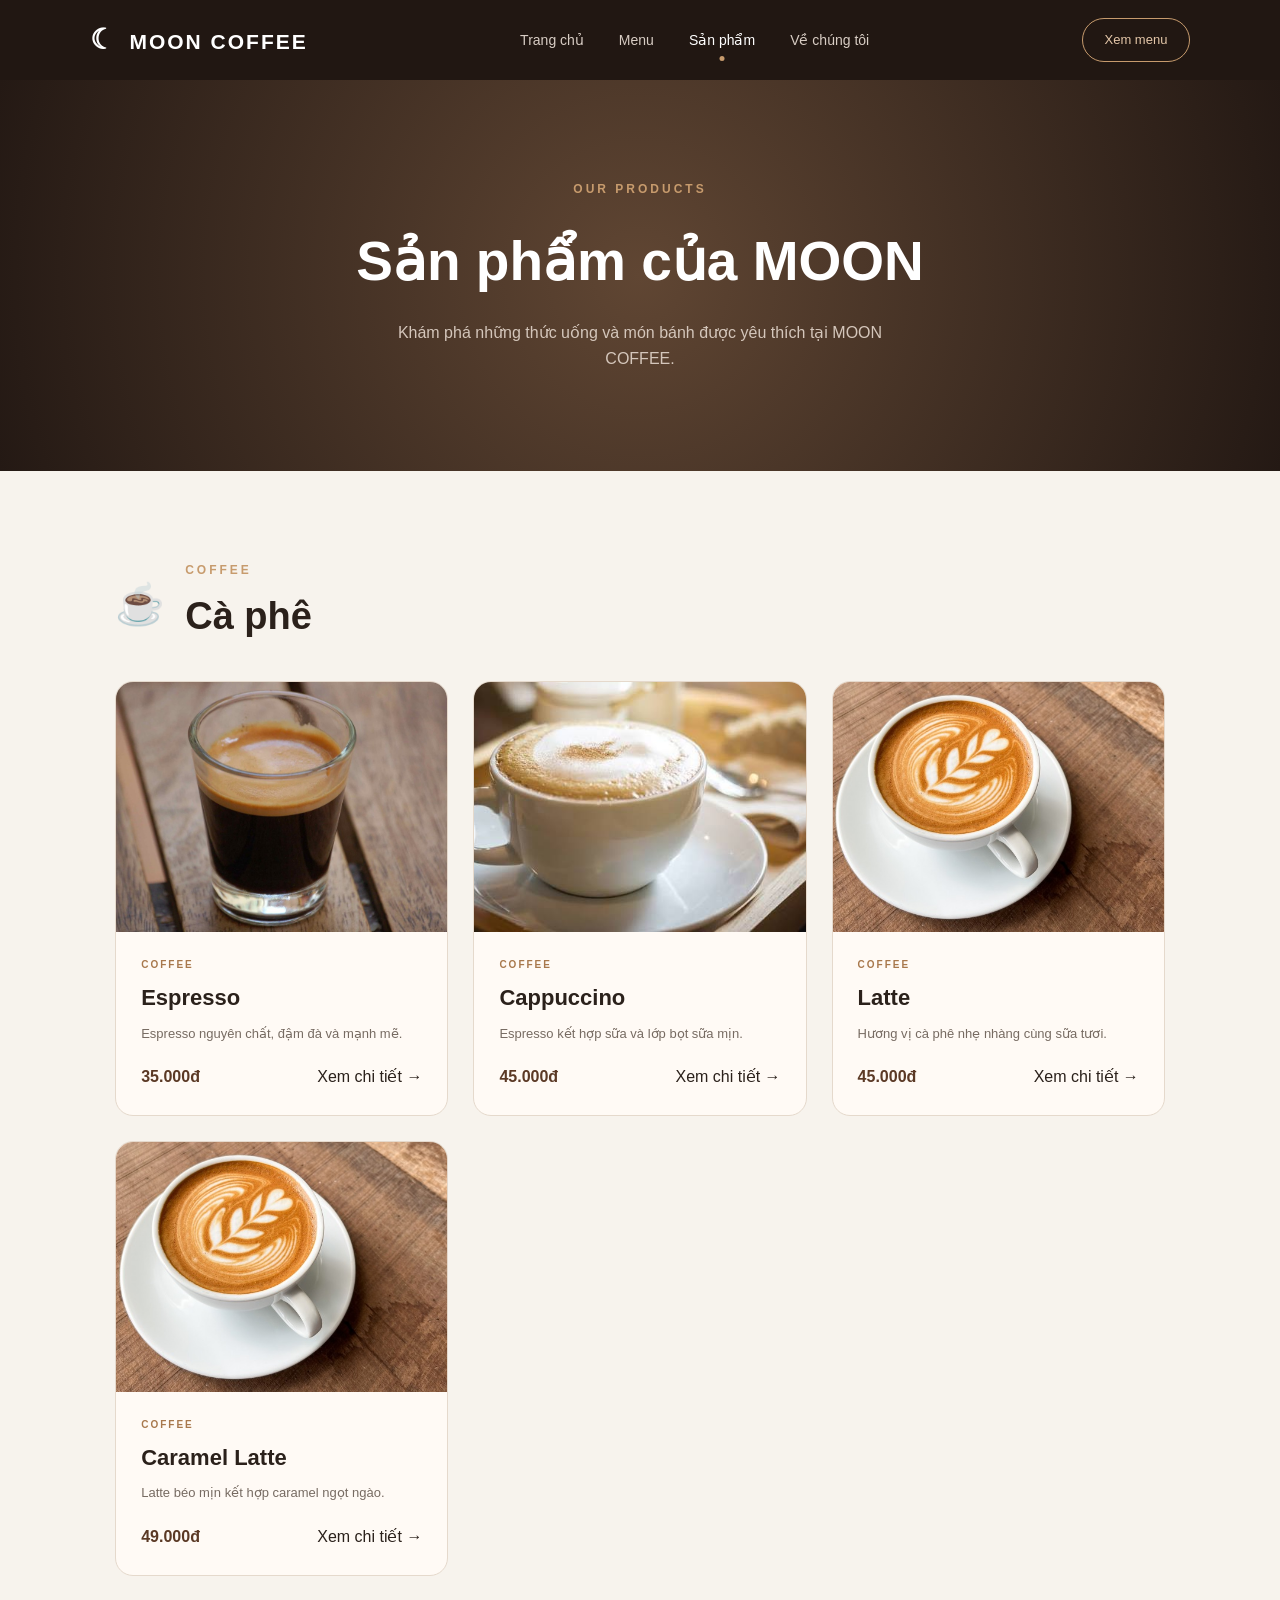
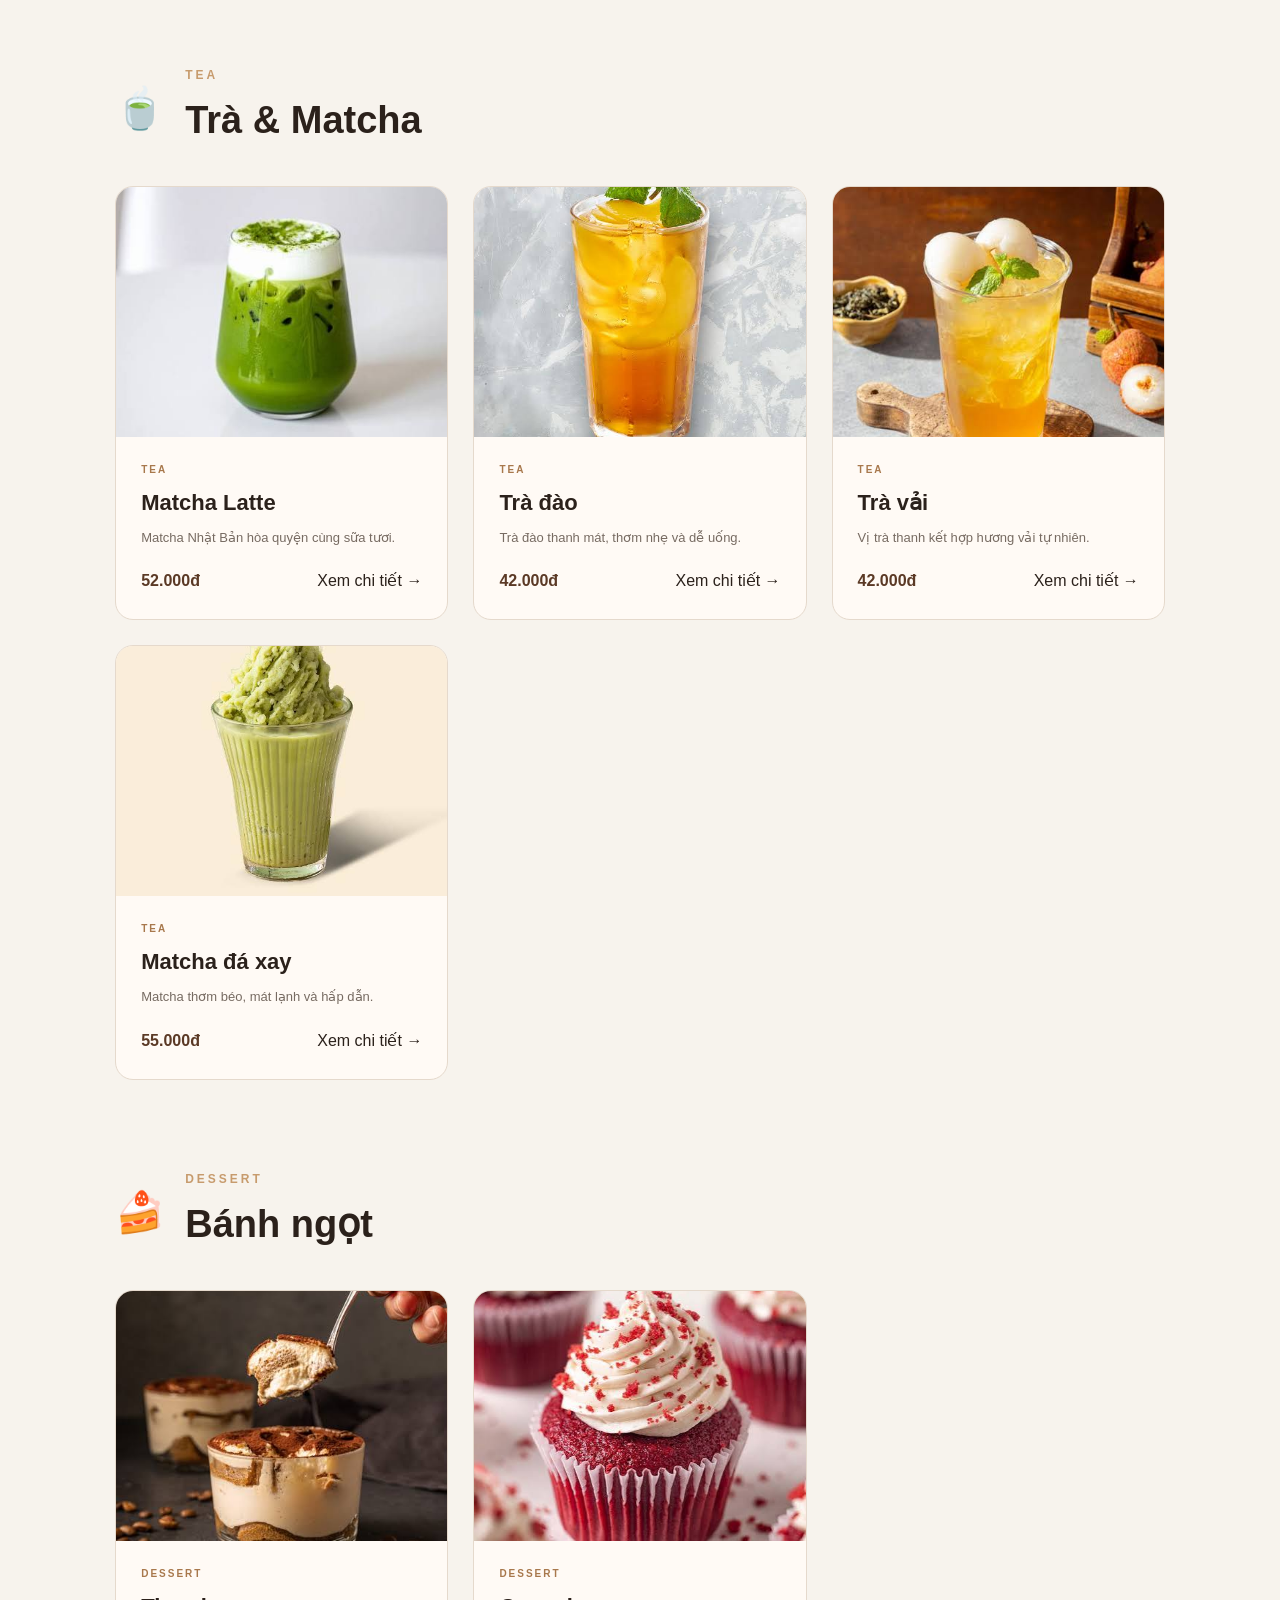
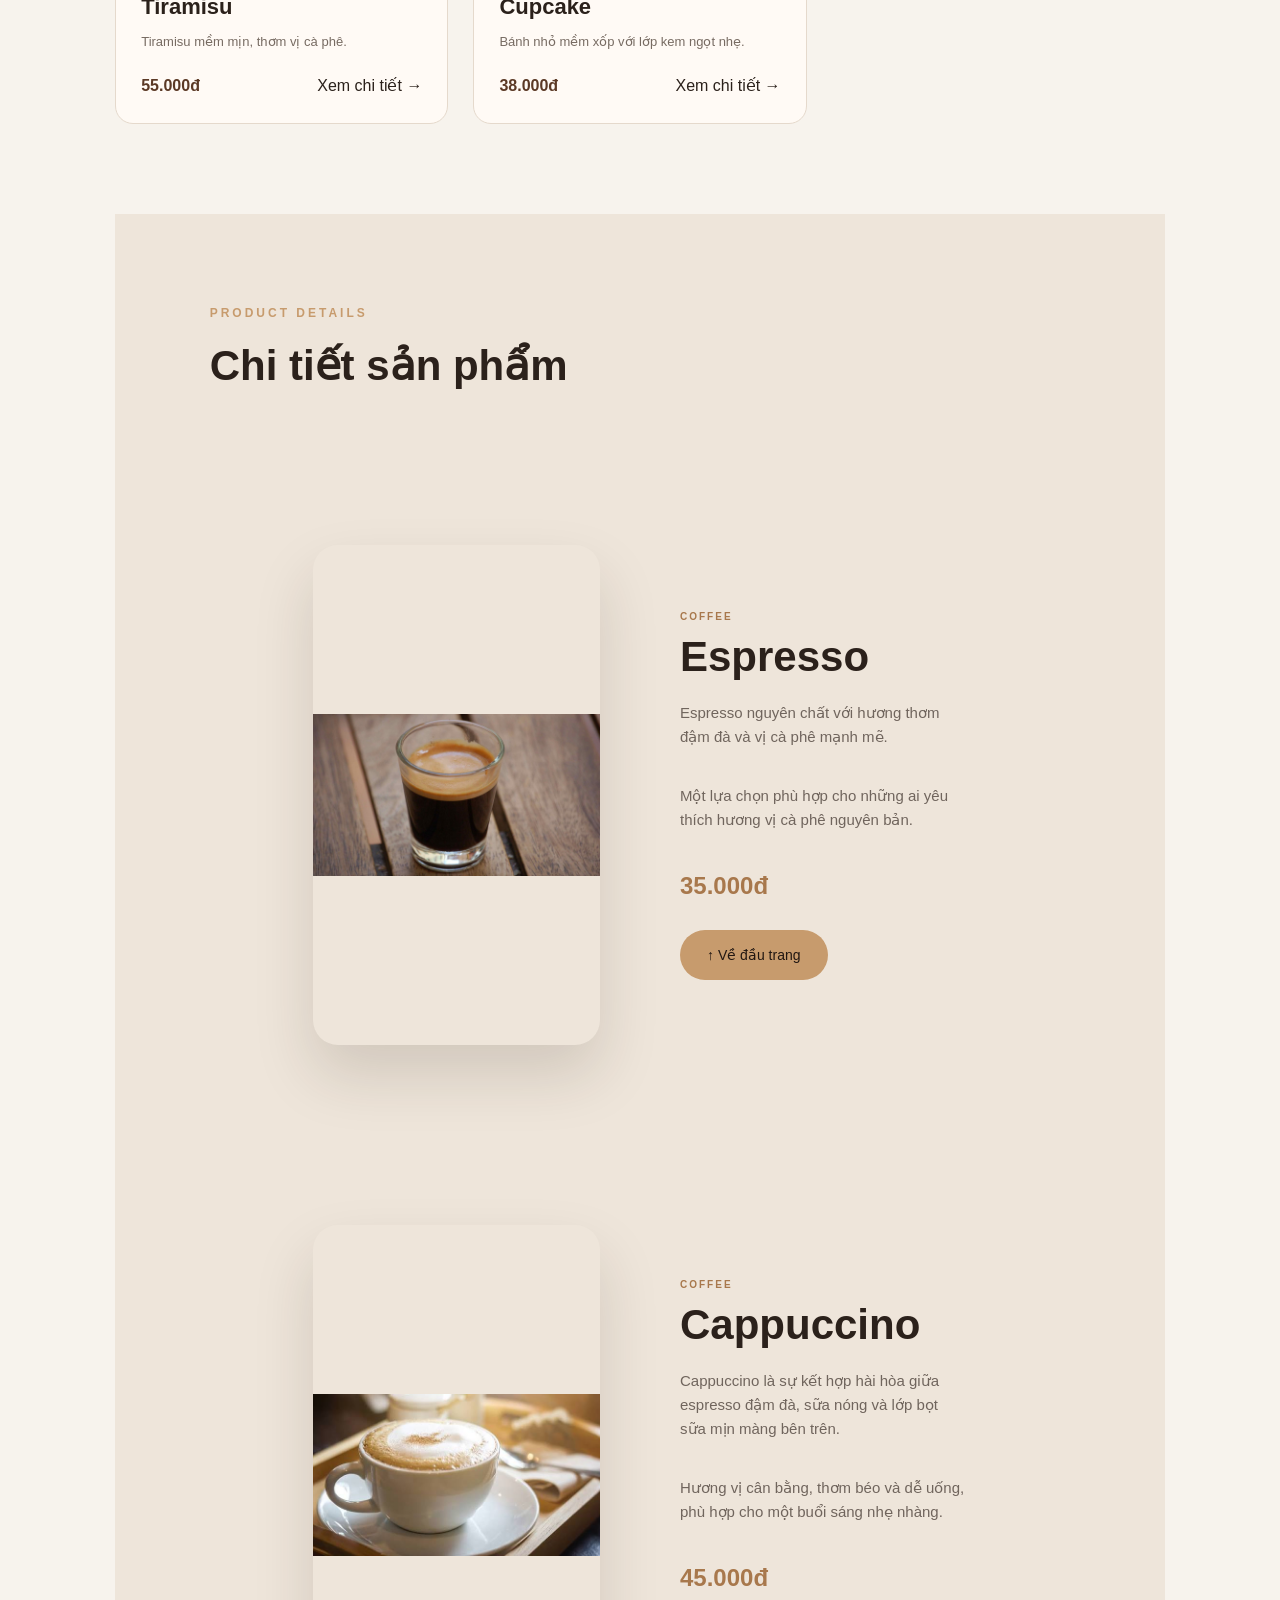
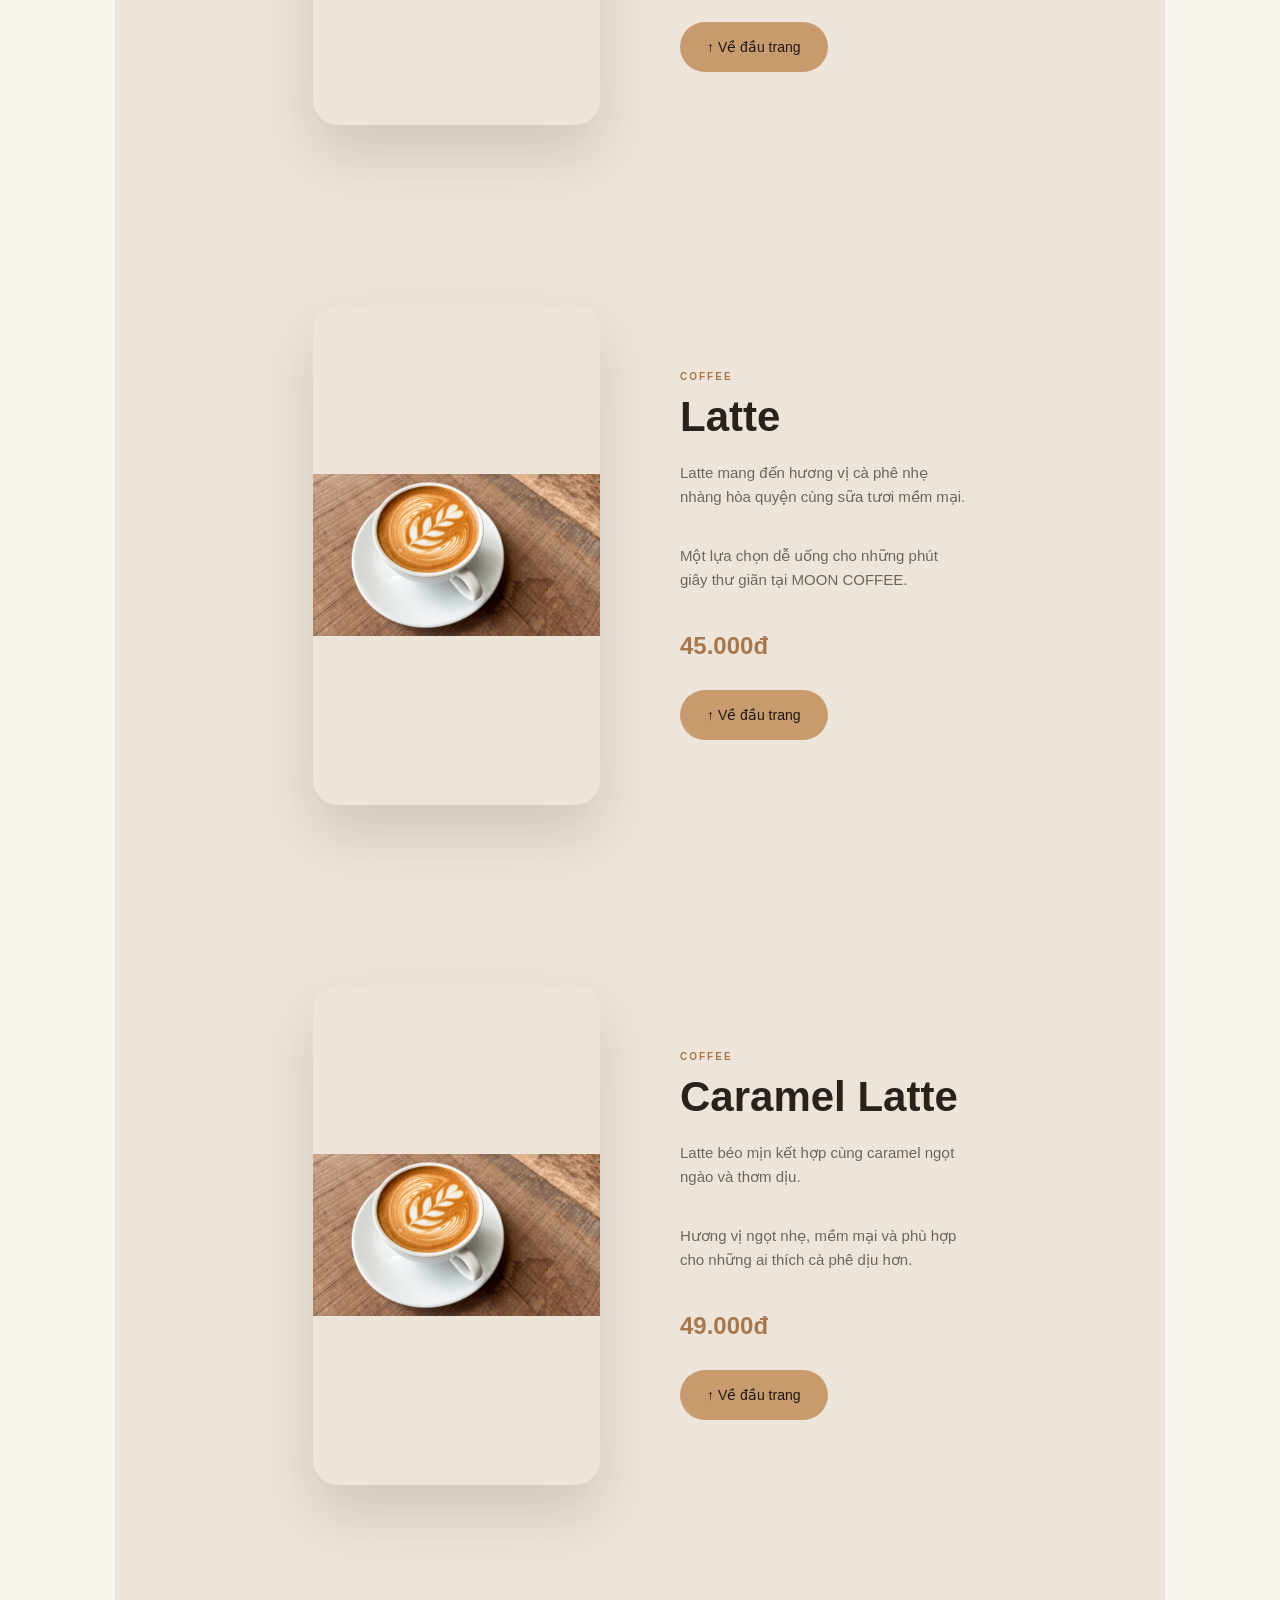
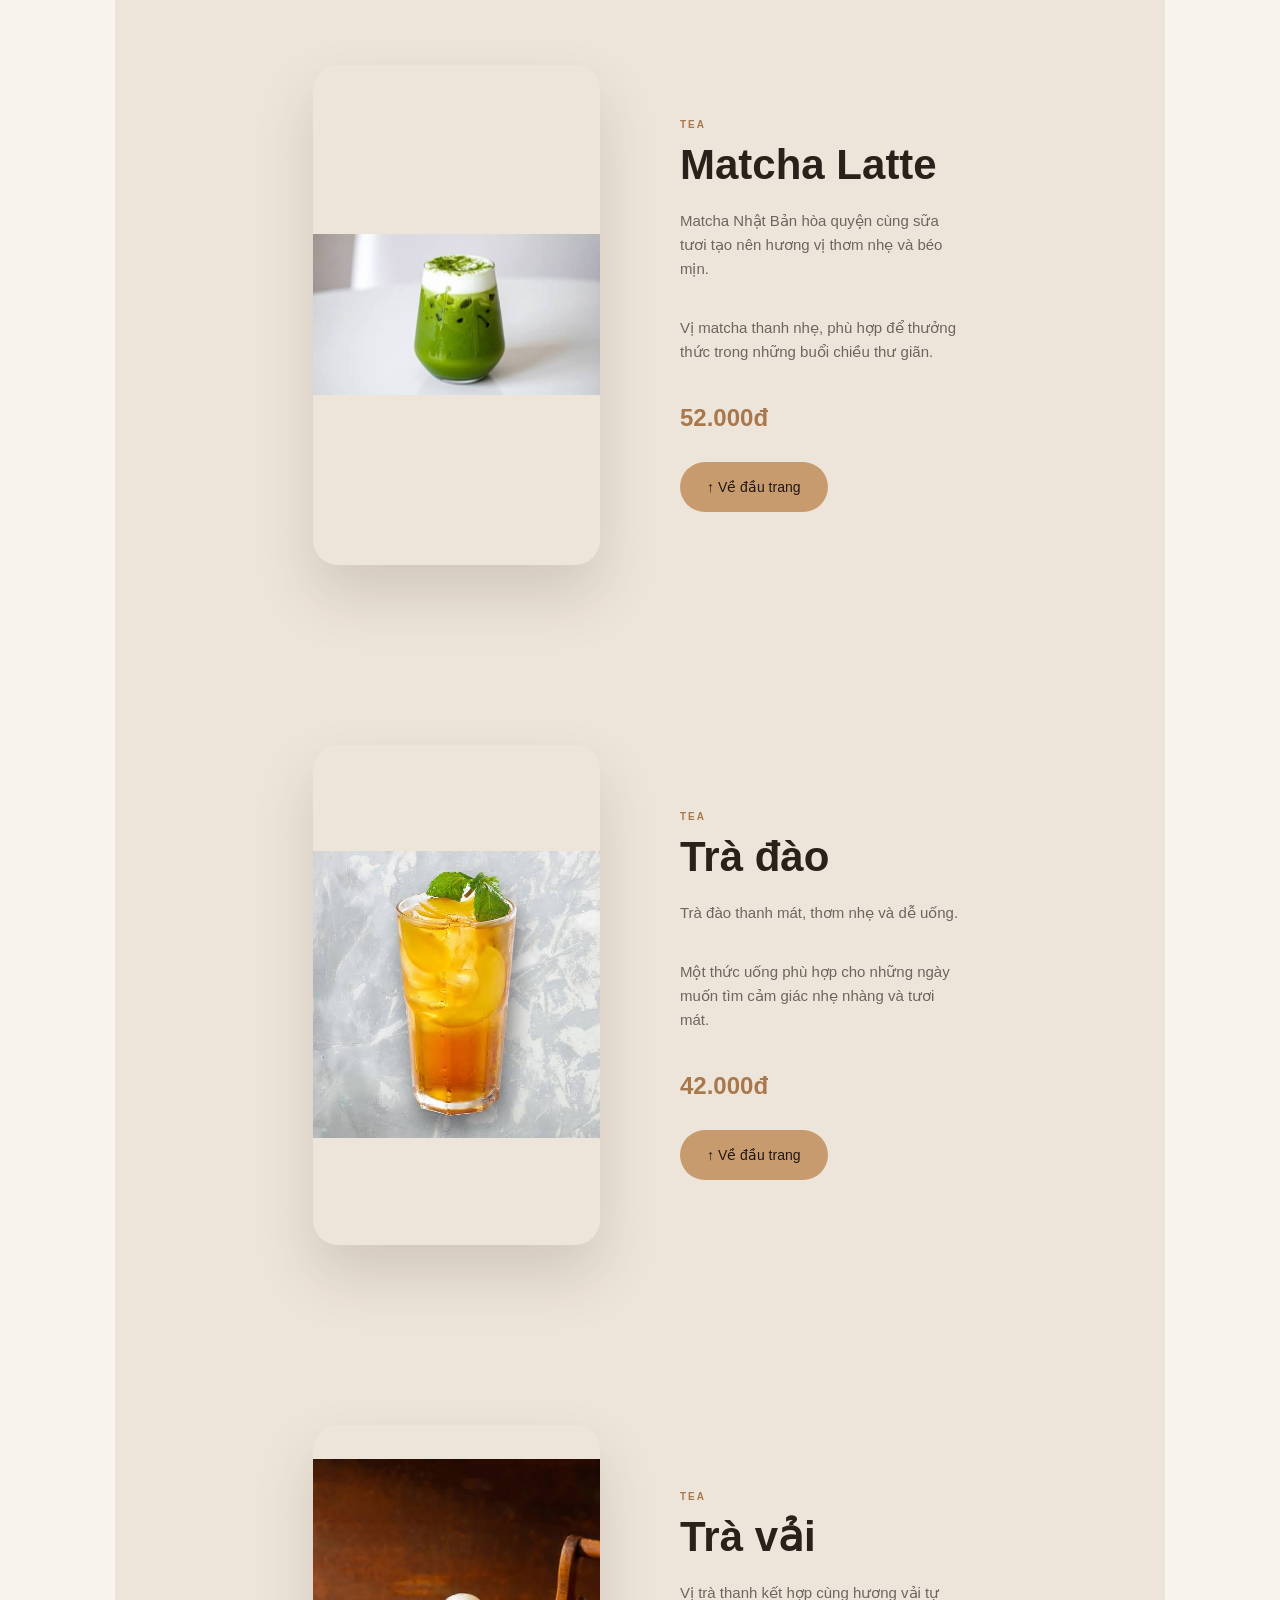
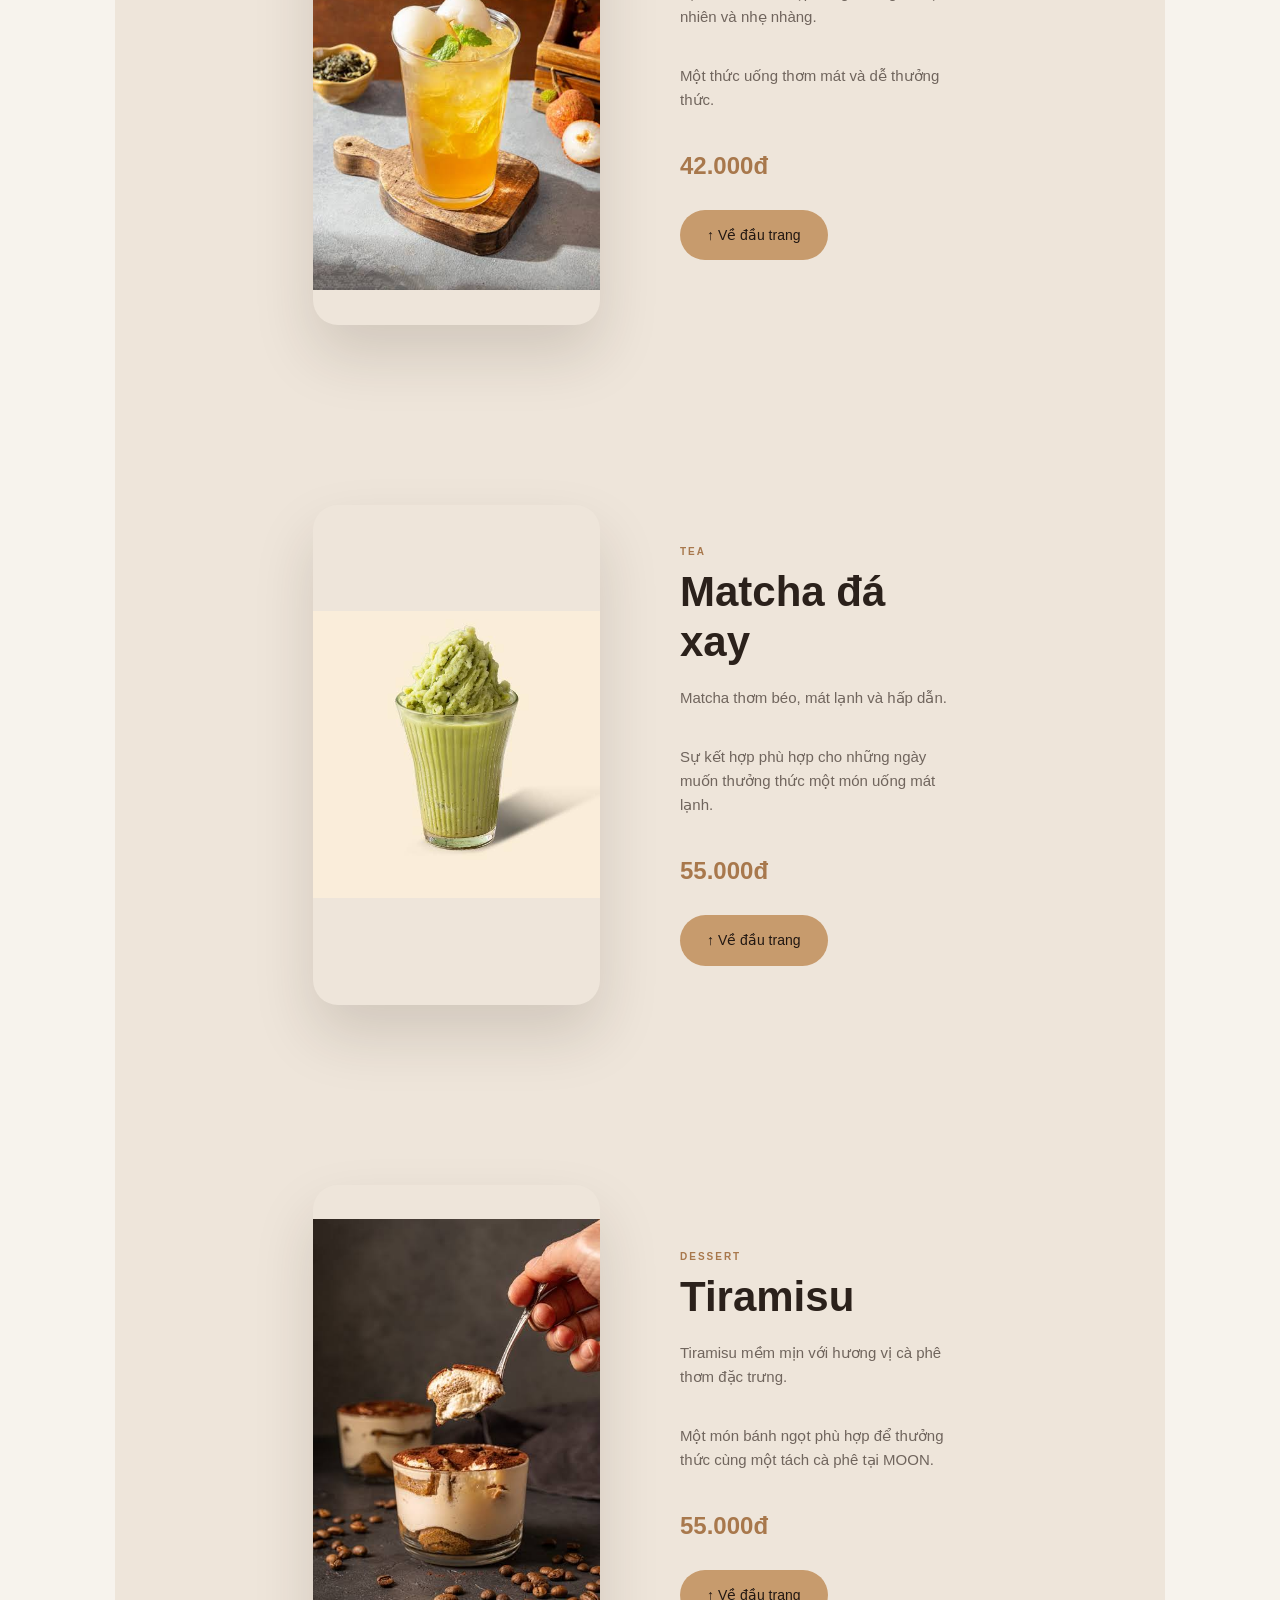
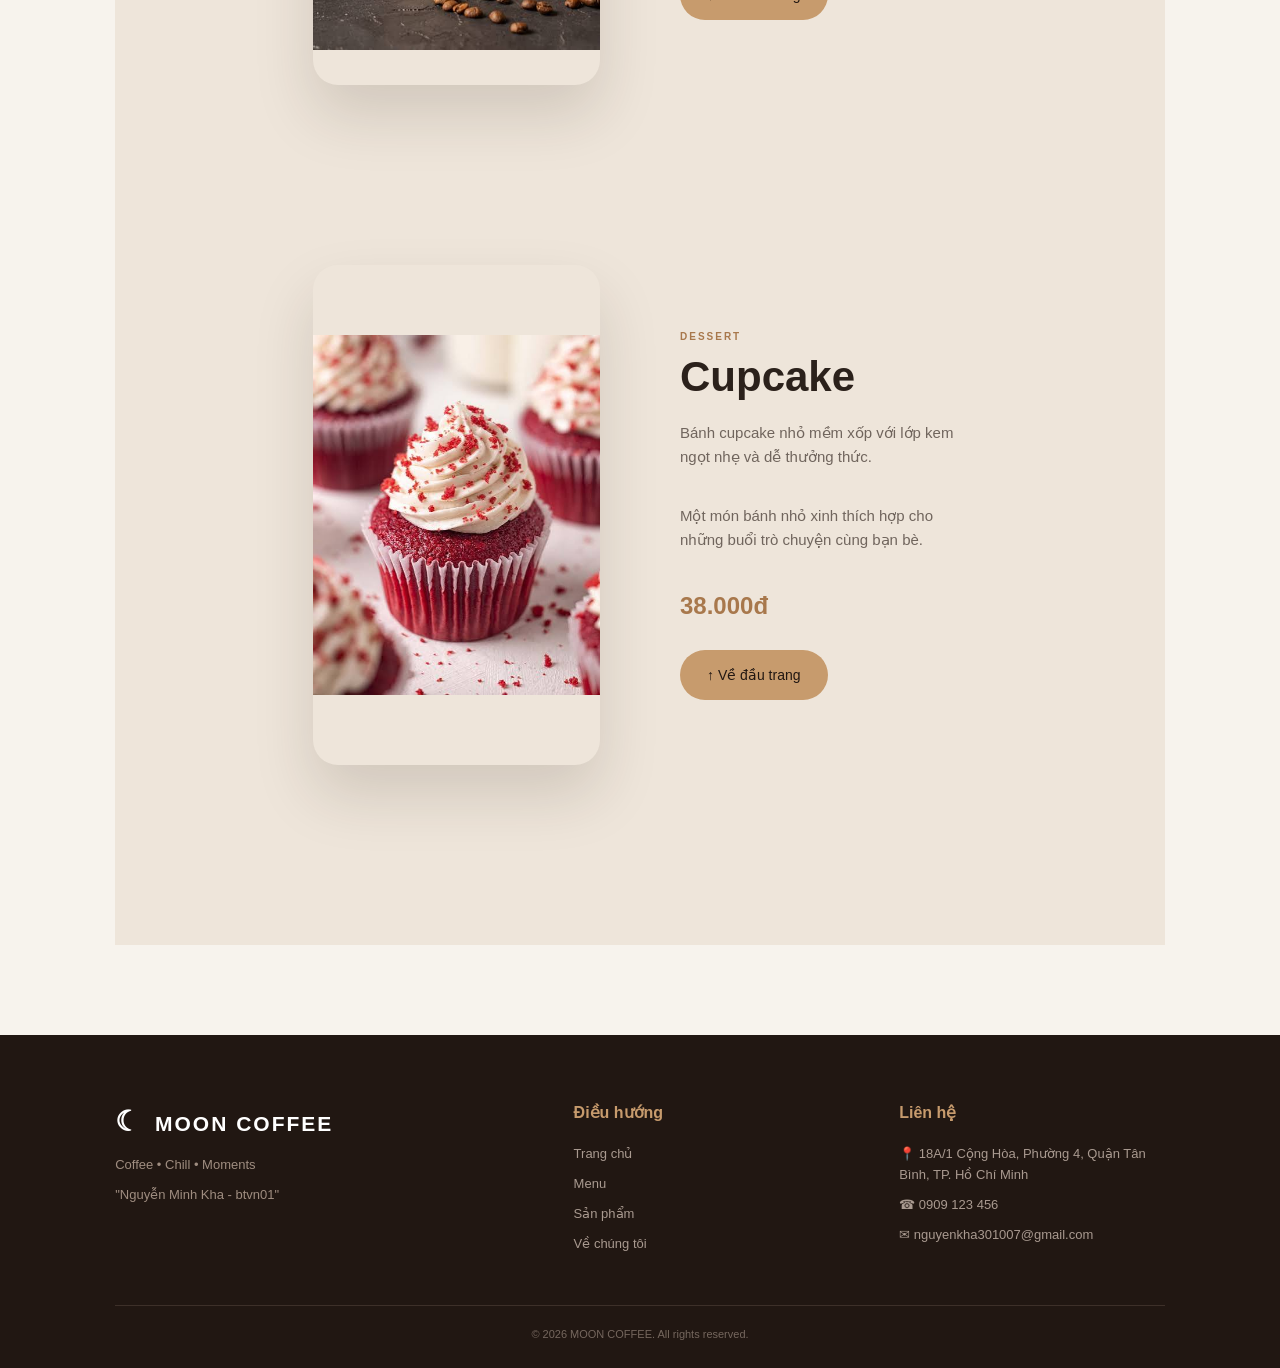
==== product.html @ 9153266a "Add files via upload" ====
<!DOCTYPE html>
<html lang="vi">

<head>

    <meta charset="UTF-8">

    <meta name="viewport" content="width=device-width, initial-scale=1.0">

    <title>Sản phẩm - MOON COFFEE</title>

    <link rel="stylesheet" href="css/style.css">

</head>


<body id="top">


    <!-- ==================== HEADER ==================== -->

    <header class="header">

        <div class="logo">
            <span>☾</span> MOON COFFEE
        </div>


        <nav class="navbar">

            <a href="index.html">
                Trang chủ
            </a>

            <a href="menu.html">
                Menu
            </a>

            <a href="product.html" class="active">
                Sản phẩm
            </a>

            <a href="about.html">
                Về chúng tôi
            </a>

        </nav>


        <a href="menu.html" class="header-btn">
            Xem menu
        </a>

    </header>




    <!-- ==================== BANNER ==================== -->

    <section class="page-banner">

        <p class="section-label">
            OUR PRODUCTS
        </p>


        <h1>
            Sản phẩm của MOON
        </h1>


        <p>
            Khám phá những thức uống và món bánh
            được yêu thích tại MOON COFFEE.
        </p>

    </section>




    <!-- ==================== PRODUCT LIST ==================== -->

    <main class="menu-page">


        <!-- ==================== COFFEE ==================== -->

        <section class="menu-section">

            <div class="menu-title">

                <span>☕</span>

                <div>

                    <p class="section-label">
                        COFFEE
                    </p>

                    <h2>
                        Cà phê
                    </h2>

                </div>

            </div>



            <div class="product-grid">


                <!-- ==================== ESPRESSO ==================== -->

                <a href="#espresso" class="product-card">

                    <div class="product-image">

                        <img
                            src="images/espresso.jpg"
                            alt="Espresso"
                        >

                    </div>


                    <div class="product-info">

                        <p class="product-category">
                            COFFEE
                        </p>

                        <h3>
                            Espresso
                        </h3>

                        <p>
                            Espresso nguyên chất,
                            đậm đà và mạnh mẽ.
                        </p>


                        <div class="product-bottom">

                            <strong>
                                35.000đ
                            </strong>

                            <span>
                                Xem chi tiết →
                            </span>

                        </div>

                    </div>

                </a>



                <!-- ==================== CAPPUCCINO ==================== -->

                <a href="#cappuccino" class="product-card">

                    <div class="product-image">

                        <img
                            src="images/Cappuccino.jpg"
                            alt="Cappuccino"
                        >

                    </div>


                    <div class="product-info">

                        <p class="product-category">
                            COFFEE
                        </p>

                        <h3>
                            Cappuccino
                        </h3>

                        <p>
                            Espresso kết hợp sữa
                            và lớp bọt sữa mịn.
                        </p>


                        <div class="product-bottom">

                            <strong>
                                45.000đ
                            </strong>

                            <span>
                                Xem chi tiết →
                            </span>

                        </div>

                    </div>

                </a>



                <!-- ==================== LATTE ==================== -->

                <a href="#latte" class="product-card">

                    <div class="product-image">

                        <img
                            src="images/latte.jpg"
                            alt="Latte"
                        >

                    </div>


                    <div class="product-info">

                        <p class="product-category">
                            COFFEE
                        </p>

                        <h3>
                            Latte
                        </h3>

                        <p>
                            Hương vị cà phê nhẹ nhàng
                            cùng sữa tươi.
                        </p>


                        <div class="product-bottom">

                            <strong>
                                45.000đ
                            </strong>

                            <span>
                                Xem chi tiết →
                            </span>

                        </div>

                    </div>

                </a>



                <!-- ==================== CARAMEL LATTE ==================== -->

                <a href="#caramel-latte" class="product-card">

                    <div class="product-image">

                        <img
                            src="images/latte.jpg"
                            alt="Caramel Latte"
                        >

                    </div>


                    <div class="product-info">

                        <p class="product-category">
                            COFFEE
                        </p>

                        <h3>
                            Caramel Latte
                        </h3>

                        <p>
                            Latte béo mịn kết hợp
                            caramel ngọt ngào.
                        </p>


                        <div class="product-bottom">

                            <strong>
                                49.000đ
                            </strong>

                            <span>
                                Xem chi tiết →
                            </span>

                        </div>

                    </div>

                </a>


            </div>

        </section>




        <!-- ==================== TEA & MATCHA ==================== -->

        <section class="menu-section">

            <div class="menu-title">

                <span>🍵</span>

                <div>

                    <p class="section-label">
                        TEA
                    </p>

                    <h2>
                        Trà & Matcha
                    </h2>

                </div>

            </div>



            <div class="product-grid">


                <!-- ==================== MATCHA LATTE ==================== -->

                <a href="#matcha-latte" class="product-card">

                    <div class="product-image">

                        <img
                            src="images/matcha.jpg"
                            alt="Matcha Latte"
                        >

                    </div>


                    <div class="product-info">

                        <p class="product-category">
                            TEA
                        </p>

                        <h3>
                            Matcha Latte
                        </h3>

                        <p>
                            Matcha Nhật Bản hòa quyện
                            cùng sữa tươi.
                        </p>


                        <div class="product-bottom">

                            <strong>
                                52.000đ
                            </strong>

                            <span>
                                Xem chi tiết →
                            </span>

                        </div>

                    </div>

                </a>



                <!-- ==================== TRÀ ĐÀO ==================== -->

                <a href="#tra-dao" class="product-card">

                    <div class="product-image">

                        <img
                            src="images/trà đào.jpg"
                            alt="Trà đào"
                        >

                    </div>


                    <div class="product-info">

                        <p class="product-category">
                            TEA
                        </p>

                        <h3>
                            Trà đào
                        </h3>

                        <p>
                            Trà đào thanh mát,
                            thơm nhẹ và dễ uống.
                        </p>


                        <div class="product-bottom">

                            <strong>
                                42.000đ
                            </strong>

                            <span>
                                Xem chi tiết →
                            </span>

                        </div>

                    </div>

                </a>



                <!-- ==================== TRÀ VẢI ==================== -->

                <a href="#tra-vai" class="product-card">

                    <div class="product-image">

                        <img
                            src="images/trà vải.jpg"
                            alt="Trà vải"
                        >

                    </div>


                    <div class="product-info">

                        <p class="product-category">
                            TEA
                        </p>

                        <h3>
                            Trà vải
                        </h3>

                        <p>
                            Vị trà thanh kết hợp
                            hương vải tự nhiên.
                        </p>


                        <div class="product-bottom">

                            <strong>
                                42.000đ
                            </strong>

                            <span>
                                Xem chi tiết →
                            </span>

                        </div>

                    </div>

                </a>



                <!-- ==================== MATCHA ĐÁ XAY ==================== -->

                <a href="#matcha-da-xay" class="product-card">

                    <div class="product-image">

                        <img
                            src="images/Matcha đá xay.jpg"
                            alt="Matcha đá xay"
                        >

                    </div>


                    <div class="product-info">

                        <p class="product-category">
                            TEA
                        </p>

                        <h3>
                            Matcha đá xay
                        </h3>

                        <p>
                            Matcha thơm béo,
                            mát lạnh và hấp dẫn.
                        </p>


                        <div class="product-bottom">

                            <strong>
                                55.000đ
                            </strong>

                            <span>
                                Xem chi tiết →
                            </span>

                        </div>

                    </div>

                </a>


            </div>

        </section>




        <!-- ==================== DESSERT ==================== -->

        <section class="menu-section">

            <div class="menu-title">

                <span>🍰</span>

                <div>

                    <p class="section-label">
                        DESSERT
                    </p>

                    <h2>
                        Bánh ngọt
                    </h2>

                </div>

            </div>



            <div class="product-grid">


                <!-- ==================== TIRAMISU ==================== -->

                <a href="#tiramisu" class="product-card">

                    <div class="product-image">

                        <img
                            src="images/Tiramisu.jpg"
                            alt="Tiramisu"
                        >

                    </div>


                    <div class="product-info">

                        <p class="product-category">
                            DESSERT
                        </p>

                        <h3>
                            Tiramisu
                        </h3>

                        <p>
                            Tiramisu mềm mịn,
                            thơm vị cà phê.
                        </p>


                        <div class="product-bottom">

                            <strong>
                                55.000đ
                            </strong>

                            <span>
                                Xem chi tiết →
                            </span>

                        </div>

                    </div>

                </a>



                <!-- ==================== CUPCAKE ==================== -->

                <a href="#cupcake" class="product-card">

                    <div class="product-image">

                        <img
                            src="images/Cupcake.jpg"
                            alt="Cupcake"
                        >

                    </div>


                    <div class="product-info">

                        <p class="product-category">
                            DESSERT
                        </p>

                        <h3>
                            Cupcake
                        </h3>

                        <p>
                            Bánh nhỏ mềm xốp
                            với lớp kem ngọt nhẹ.
                        </p>


                        <div class="product-bottom">

                            <strong>
                                38.000đ
                            </strong>

                            <span>
                                Xem chi tiết →
                            </span>

                        </div>

                    </div>

                </a>


            </div>

        </section>




        <!-- ================================================= -->
        <!-- ==================== CHI TIẾT =================== -->
        <!-- ================================================= -->

        <section class="related">


            <div class="section-heading">

                <div>

                    <p class="section-label">
                        PRODUCT DETAILS
                    </p>

                    <h2>
                        Chi tiết sản phẩm
                    </h2>

                </div>

            </div>




            <!-- ==================== ESPRESSO ==================== -->

            <div class="product-detail" id="espresso">

                <div class="detail-image">

                    <img
                        src="images/espresso.jpg"
                        alt="Espresso"
                    >

                </div>


                <div class="detail-content">

                    <p class="product-category">
                        COFFEE
                    </p>


                    <h2>
                        Espresso
                    </h2>


                    <p class="detail-description">
                        Espresso nguyên chất với hương thơm
                        đậm đà và vị cà phê mạnh mẽ.
                    </p>


                    <p class="detail-description">
                        Một lựa chọn phù hợp cho những ai
                        yêu thích hương vị cà phê nguyên bản.
                    </p>


                    <div class="detail-price">
                        35.000đ
                    </div>


                    <a href="#top" class="btn primary-btn">
                        ↑ Về đầu trang
                    </a>

                </div>

            </div>




            <!-- ==================== CAPPUCCINO ==================== -->

            <div class="product-detail" id="cappuccino">

                <div class="detail-image">

                    <img
                        src="images/Cappuccino.jpg"
                        alt="Cappuccino"
                    >

                </div>


                <div class="detail-content">

                    <p class="product-category">
                        COFFEE
                    </p>


                    <h2>
                        Cappuccino
                    </h2>


                    <p class="detail-description">
                        Cappuccino là sự kết hợp hài hòa giữa
                        espresso đậm đà, sữa nóng và lớp bọt
                        sữa mịn màng bên trên.
                    </p>


                    <p class="detail-description">
                        Hương vị cân bằng, thơm béo và dễ uống,
                        phù hợp cho một buổi sáng nhẹ nhàng.
                    </p>


                    <div class="detail-price">
                        45.000đ
                    </div>


                    <a href="#top" class="btn primary-btn">
                        ↑ Về đầu trang
                    </a>

                </div>

            </div>




            <!-- ==================== LATTE ==================== -->

            <div class="product-detail" id="latte">

                <div class="detail-image">

                    <img
                        src="images/latte.jpg"
                        alt="Latte"
                    >

                </div>


                <div class="detail-content">

                    <p class="product-category">
                        COFFEE
                    </p>


                    <h2>
                        Latte
                    </h2>


                    <p class="detail-description">
                        Latte mang đến hương vị cà phê nhẹ nhàng
                        hòa quyện cùng sữa tươi mềm mại.
                    </p>


                    <p class="detail-description">
                        Một lựa chọn dễ uống cho những phút
                        giây thư giãn tại MOON COFFEE.
                    </p>


                    <div class="detail-price">
                        45.000đ
                    </div>


                    <a href="#top" class="btn primary-btn">
                        ↑ Về đầu trang
                    </a>

                </div>

            </div>




            <!-- ==================== CARAMEL LATTE ==================== -->

            <div class="product-detail" id="caramel-latte">

                <div class="detail-image">

                    <img
                        src="images/latte.jpg"
                        alt="Caramel Latte"
                    >

                </div>


                <div class="detail-content">

                    <p class="product-category">
                        COFFEE
                    </p>


                    <h2>
                        Caramel Latte
                    </h2>


                    <p class="detail-description">
                        Latte béo mịn kết hợp cùng caramel
                        ngọt ngào và thơm dịu.
                    </p>


                    <p class="detail-description">
                        Hương vị ngọt nhẹ, mềm mại và phù hợp
                        cho những ai thích cà phê dịu hơn.
                    </p>


                    <div class="detail-price">
                        49.000đ
                    </div>


                    <a href="#top" class="btn primary-btn">
                        ↑ Về đầu trang
                    </a>

                </div>

            </div>




            <!-- ==================== MATCHA LATTE ==================== -->

            <div class="product-detail" id="matcha-latte">

                <div class="detail-image">

                    <img
                        src="images/matcha.jpg"
                        alt="Matcha Latte"
                    >

                </div>


                <div class="detail-content">

                    <p class="product-category">
                        TEA
                    </p>


                    <h2>
                        Matcha Latte
                    </h2>


                    <p class="detail-description">
                        Matcha Nhật Bản hòa quyện cùng sữa tươi
                        tạo nên hương vị thơm nhẹ và béo mịn.
                    </p>


                    <p class="detail-description">
                        Vị matcha thanh nhẹ, phù hợp để thưởng thức
                        trong những buổi chiều thư giãn.
                    </p>


                    <div class="detail-price">
                        52.000đ
                    </div>


                    <a href="#top" class="btn primary-btn">
                        ↑ Về đầu trang
                    </a>

                </div>

            </div>




            <!-- ==================== TRÀ ĐÀO ==================== -->

            <div class="product-detail" id="tra-dao">

                <div class="detail-image">

                    <img
                        src="images/trà đào.jpg"
                        alt="Trà đào"
                    >

                </div>


                <div class="detail-content">

                    <p class="product-category">
                        TEA
                    </p>


                    <h2>
                        Trà đào
                    </h2>


                    <p class="detail-description">
                        Trà đào thanh mát, thơm nhẹ và dễ uống.
                    </p>


                    <p class="detail-description">
                        Một thức uống phù hợp cho những ngày
                        muốn tìm cảm giác nhẹ nhàng và tươi mát.
                    </p>


                    <div class="detail-price">
                        42.000đ
                    </div>


                    <a href="#top" class="btn primary-btn">
                        ↑ Về đầu trang
                    </a>

                </div>

            </div>




            <!-- ==================== TRÀ VẢI ==================== -->

            <div class="product-detail" id="tra-vai">

                <div class="detail-image">

                    <img
                        src="images/trà vải.jpg"
                        alt="Trà vải"
                    >

                </div>


                <div class="detail-content">

                    <p class="product-category">
                        TEA
                    </p>


                    <h2>
                        Trà vải
                    </h2>


                    <p class="detail-description">
                        Vị trà thanh kết hợp cùng hương vải
                        tự nhiên và nhẹ nhàng.
                    </p>


                    <p class="detail-description">
                        Một thức uống thơm mát và dễ thưởng thức.
                    </p>


                    <div class="detail-price">
                        42.000đ
                    </div>


                    <a href="#top" class="btn primary-btn">
                        ↑ Về đầu trang
                    </a>

                </div>

            </div>




            <!-- ==================== MATCHA ĐÁ XAY ==================== -->

            <div class="product-detail" id="matcha-da-xay">

                <div class="detail-image">

                    <img
                        src="images/Matcha đá xay.jpg"
                        alt="Matcha đá xay"
                    >

                </div>


                <div class="detail-content">

                    <p class="product-category">
                        TEA
                    </p>


                    <h2>
                        Matcha đá xay
                    </h2>


                    <p class="detail-description">
                        Matcha thơm béo, mát lạnh và hấp dẫn.
                    </p>


                    <p class="detail-description">
                        Sự kết hợp phù hợp cho những ngày
                        muốn thưởng thức một món uống mát lạnh.
                    </p>


                    <div class="detail-price">
                        55.000đ
                    </div>


                    <a href="#top" class="btn primary-btn">
                        ↑ Về đầu trang
                    </a>

                </div>

            </div>




            <!-- ==================== TIRAMISU ==================== -->

            <div class="product-detail" id="tiramisu">

                <div class="detail-image">

                    <img
                        src="images/Tiramisu.jpg"
                        alt="Tiramisu"
                    >

                </div>


                <div class="detail-content">

                    <p class="product-category">
                        DESSERT
                    </p>


                    <h2>
                        Tiramisu
                    </h2>


                    <p class="detail-description">
                        Tiramisu mềm mịn với hương vị cà phê
                        thơm đặc trưng.
                    </p>


                    <p class="detail-description">
                        Một món bánh ngọt phù hợp để thưởng thức
                        cùng một tách cà phê tại MOON.
                    </p>


                    <div class="detail-price">
                        55.000đ
                    </div>


                    <a href="#top" class="btn primary-btn">
                        ↑ Về đầu trang
                    </a>

                </div>

            </div>




            <!-- ==================== CUPCAKE ==================== -->

            <div class="product-detail" id="cupcake">

                <div class="detail-image">

                    <img
                        src="images/Cupcake.jpg"
                        alt="Cupcake"
                    >

                </div>


                <div class="detail-content">

                    <p class="product-category">
                        DESSERT
                    </p>


                    <h2>
                        Cupcake
                    </h2>


                    <p class="detail-description">
                        Bánh cupcake nhỏ mềm xốp với lớp kem
                        ngọt nhẹ và dễ thưởng thức.
                    </p>


                    <p class="detail-description">
                        Một món bánh nhỏ xinh thích hợp
                        cho những buổi trò chuyện cùng bạn bè.
                    </p>


                    <div class="detail-price">
                        38.000đ
                    </div>


                    <a href="#top" class="btn primary-btn">
                        ↑ Về đầu trang
                    </a>

                </div>

            </div>


        </section>


    </main>




    <!-- ==================== FOOTER ==================== -->

    <footer class="footer">


        <div class="footer-content">


            <!-- BRAND -->

            <div class="footer-brand">

                <div class="logo">
                    <span>☾</span> MOON COFFEE
                </div>


                <p>
                    Coffee • Chill • Moments
                </p>


                <p>
                    "Nguyễn Minh Kha - btvn01"
                </p>

            </div>



            <!-- NAVIGATION -->

            <div class="footer-column">

                <h4>
                    Điều hướng
                </h4>


                <a href="index.html">
                    Trang chủ
                </a>


                <a href="menu.html">
                    Menu
                </a>


                <a href="product.html">
                    Sản phẩm
                </a>


                <a href="about.html">
                    Về chúng tôi
                </a>

            </div>



            <!-- CONTACT -->

            <div class="footer-column">

                <h4>
                    Liên hệ
                </h4>


                <p>
                    📍 18A/1 Cộng Hòa,
                    Phường 4, Quận Tân Bình,
                    TP. Hồ Chí Minh
                </p>


                <p>
                    ☎ 0909 123 456
                </p>


                <p>
                    ✉ nguyenkha301007@gmail.com
                </p>

            </div>


        </div>



        <div class="copyright">

            © 2026 MOON COFFEE.
            All rights reserved.

        </div>


    </footer>


</body>

</html>
---- css/style.css ----
/* =========================================
   MOON COFFEE
   MAIN STYLE
========================================= */


/* =========================================
   RESET
========================================= */

* {
    margin: 0;
    padding: 0;
    box-sizing: border-box;
}

html {
    scroll-behavior: smooth;
}

body {
    font-family: Arial, Helvetica, sans-serif;
    background: #f7f3ed;
    color: #2b211b;
    line-height: 1.6;
}

a {
    text-decoration: none;
    color: inherit;
}

img {
    max-width: 100%;
    display: block;
}


/* =========================================
   HEADER
========================================= */

.header {
    height: 80px;

    display: flex;
    align-items: center;
    justify-content: space-between;

    padding: 0 7%;

    background: #211712;
    color: white;

    position: relative;
    z-index: 10;
}

.logo {
    font-size: 21px;
    font-weight: bold;
    letter-spacing: 2px;
}

.logo span {
    font-size: 28px;
    margin-right: 5px;
}

.navbar {
    display: flex;
    gap: 35px;
}

.navbar a {
    font-size: 14px;
    color: #d8cdc4;

    position: relative;

    transition: 0.3s;
}

.navbar a:hover,
.navbar a.active {
    color: white;
}

.navbar a.active::after {
    content: "";

    position: absolute;

    width: 5px;
    height: 5px;

    border-radius: 50%;

    background: #c79b6d;

    bottom: -10px;
    left: 50%;

    transform: translateX(-50%);
}

.header-btn {
    padding: 11px 22px;

    border: 1px solid #c79b6d;
    border-radius: 30px;

    color: #e4c7a9;

    font-size: 13px;

    transition: 0.3s;
}

.header-btn:hover {
    background: #c79b6d;
    color: #211712;
}


/* =========================================
   HERO
========================================= */

.hero {
    min-height: 680px;

    display: grid;
    grid-template-columns: 1.1fr 0.9fr;

    align-items: center;

    padding: 70px 9%;

    background:
        radial-gradient(circle at 80% 30%, #654b38, transparent 35%),
        linear-gradient(135deg, #211712, #38251d);

    color: white;

    overflow: hidden;
}

.hero-content {
    max-width: 650px;
}

.small-title,
.section-label {
    color: #c79b6d;

    font-size: 12px;

    font-weight: bold;

    letter-spacing: 3px;

    margin-bottom: 18px;
}

.hero h1 {
    font-size: clamp(48px, 6vw, 78px);

    line-height: 1.08;

    margin-bottom: 25px;

    font-weight: 600;
}

.hero h1 span {
    color: #d3a878;
}

.hero-description {
    max-width: 550px;

    color: #d6c8be;

    font-size: 16px;

    margin-bottom: 35px;
}

.hero-buttons {
    display: flex;
    gap: 15px;
}

.btn {
    display: inline-block;

    padding: 14px 27px;

    border-radius: 30px;

    font-size: 14px;

    transition: 0.3s;
}

.primary-btn {
    background: #c79b6d;
    color: #211712;
}

.primary-btn:hover {
    transform: translateY(-3px);

    box-shadow: 0 10px 25px rgba(0, 0, 0, 0.25);
}

.secondary-btn {
    border: 1px solid #806b5c;
    color: white;
}

.secondary-btn:hover {
    background: white;
    color: #211712;
}


/* =========================================
   HERO IMAGE
========================================= */

.hero-image {
    display: flex;
    justify-content: center;
    align-items: center;
}

.coffee-circle {
    width: 390px;
    height: 390px;

    border-radius: 50%;

    background:
        radial-gradient(
            circle at 35% 30%,
            #8c6b50,
            #493326 55%,
            #251914
        );

    border: 1px solid rgba(255, 255, 255, 0.15);

    display: flex;
    justify-content: center;
    align-items: center;

    box-shadow:
        0 0 80px rgba(199, 155, 109, 0.15),
        inset 0 0 60px rgba(0, 0, 0, 0.3);

    overflow: hidden;
}

.coffee-circle img {
    width: 100%;
    height: 100%;
    object-fit: cover;
}

.coffee-cup {
    width: 210px;
    height: 210px;

    border-radius: 50%;

    display: flex;
    justify-content: center;
    align-items: center;

    background:
        radial-gradient(
            circle at 40% 35%,
            #d5a979,
            #754e35
        );

    font-size: 105px;

    box-shadow:
        0 20px 40px rgba(0, 0, 0, 0.4);
}


/* =========================================
   INTRO
========================================= */

.intro {
    padding: 100px 9%;

    text-align: center;
}

.intro h2,
.popular h2,
.related h2,
.values-section h2 {
    font-size: 42px;

    line-height: 1.2;

    margin-bottom: 18px;
}

.section-description {
    max-width: 650px;

    margin: 0 auto 60px;

    color: #75685f;
}

.features {
    display: grid;

    grid-template-columns:
        repeat(3, 1fr);

    gap: 25px;
}

.feature-card {
    padding: 40px 30px;

    background: #fffaf4;

    border: 1px solid #eadfd3;

    border-radius: 18px;

    transition: 0.3s;
}

.feature-card:hover {
    transform: translateY(-8px);

    box-shadow:
        0 20px 40px rgba(64, 43, 28, 0.08);
}

.feature-icon {
    font-size: 35px;

    color: #b18153;

    margin-bottom: 20px;
}

.feature-card h3 {
    font-size: 20px;

    margin-bottom: 12px;
}

.feature-card p {
    color: #776b62;

    font-size: 14px;
}


/* =========================================
   POPULAR
========================================= */

.popular {
    padding: 100px 9%;

    background: #eee5da;
}

.section-heading {
    display: flex;

    justify-content: space-between;

    align-items: flex-end;

    margin-bottom: 45px;
}

.view-all {
    color: #9a7048;

    font-size: 14px;

    font-weight: bold;
}

.product-grid {
    display: grid;

    grid-template-columns:
        repeat(3, 1fr);

    gap: 25px;
}

.product-card {
    background: #fffaf5;

    border-radius: 18px;

    overflow: hidden;

    border: 1px solid #e5d9cc;

    transition: 0.3s;
}

.product-card:hover {
    transform: translateY(-7px);

    box-shadow:
        0 20px 40px rgba(58, 39, 26, 0.12);
}

.product-image {
    height: 250px;

    display: flex;

    align-items: center;

    justify-content: center;

    font-size: 90px;

    overflow: hidden;
}

.product-image img {
    width: 100%;
    height: 100%;
    object-fit: cover;
}


/* =========================================
   PRODUCT BACKGROUNDS
========================================= */

.coffee-bg {
    background:
        radial-gradient(
            circle at center,
            #a87950,
            #4a3023
        );
}

.latte-bg {
    background:
        radial-gradient(
            circle at center,
            #d0a274,
            #70503c
        );
}

.matcha-bg {
    background:
        radial-gradient(
            circle at center,
            #a4ae72,
            #536044
        );
}

.tea-bg {
    background:
        radial-gradient(
            circle at center,
            #d7a66b,
            #765038
        );
}

.cake-bg {
    background:
        radial-gradient(
            circle at center,
            #d39d72,
            #714b3a
        );
}

.product-info {
    padding: 25px;
}

.product-category {
    color: #a8784c;

    font-size: 10px;

    font-weight: bold;

    letter-spacing: 2px;

    margin-bottom: 7px;
}

.product-info h3 {
    font-size: 22px;

    margin-bottom: 8px;
}

.product-info > p:not(.product-category) {
    color: #776b62;

    font-size: 13px;

    margin-bottom: 20px;
}

.product-bottom {
    display: flex;

    justify-content: space-between;

    align-items: center;
}

.product-bottom strong {
    color: #5b3925;
}

.product-bottom a {
    color: #9a7048;

    font-size: 13px;

    font-weight: bold;
}


/* =========================================
   QUOTE
========================================= */

.quote-section {
    padding: 110px 9%;

    background: #211712;

    color: white;

    text-align: center;
}

.quote {
    max-width: 800px;

    margin: auto;
}

.quote-mark {
    color: #c79b6d;

    font-size: 80px;

    line-height: 0.5;
}

.quote p {
    font-family: Georgia, serif;

    font-size: 28px;

    line-height: 1.5;

    margin: 25px 0;
}

.quote-author {
    color: #bfae9e;

    font-size: 12px;

    letter-spacing: 3px;
}


/* =========================================
   PAGE BANNER
========================================= */

.page-banner {
    padding: 100px 9%;

    text-align: center;

    background:
        radial-gradient(
            circle at center,
            #604633,
            #241914
        );

    color: white;
}

.page-banner h1 {
    font-size: 55px;

    margin-bottom: 15px;
}

.page-banner > p:last-child {
    color: #d4c6bb;

    max-width: 550px;

    margin: auto;
}


/* =========================================
   MENU PAGE
========================================= */

.menu-page {
    padding: 90px 9%;
}

.menu-section {
    margin-bottom: 90px;
}

.menu-title {
    display: flex;

    align-items: center;

    gap: 20px;

    margin-bottom: 35px;
}

.menu-title > span {
    font-size: 40px;
}

.menu-title h2 {
    font-size: 38px;
}

.menu-title .section-label {
    margin-bottom: 5px;
}

.menu-grid {
    display: grid;

    grid-template-columns:
        repeat(2, 1fr);

    gap: 20px;
}

.menu-item {
    display: flex;

    background: #fffaf4;

    border: 1px solid #e4d9cd;

    border-radius: 15px;

    overflow: hidden;

    transition: 0.3s;
}

.menu-item:hover {
    transform: translateY(-4px);

    box-shadow:
        0 15px 30px rgba(55, 37, 25, 0.08);
}

.menu-item-image {
    width: 150px;

    min-width: 150px;

    height: 150px;

    display: flex;

    justify-content: center;

    align-items: center;

    font-size: 55px;

    overflow: hidden;
}

.menu-item-image img {
    width: 100%;
    height: 100%;
    object-fit: cover;
}

.menu-item-content {
    padding: 20px;

    width: 100%;
}

.menu-item-title {
    display: flex;

    justify-content: space-between;

    gap: 10px;

    margin-bottom: 8px;
}

.menu-item-title h3 {
    font-size: 18px;
}

.menu-item-title strong {
    color: #a8784c;

    white-space: nowrap;
}

.menu-item-content > p {
    color: #776b62;

    font-size: 13px;
}


/* =========================================
   PRODUCT DETAIL
========================================= */

.product-detail {
    min-height: 650px;

    display: grid;

    grid-template-columns: 1fr 1fr;

    align-items: center;

    gap: 80px;

    padding: 90px 12%;
}

.detail-image {
    height: 500px;

    border-radius: 25px;

    display: flex;

    align-items: center;

    justify-content: center;

    font-size: 170px;

    box-shadow:
        0 30px 60px rgba(50, 34, 23, 0.15);

    overflow: hidden;
}

.detail-image img {
    width: 100%;
    height: 100%;
    object-fit: contain;
}

.detail-content h1 {
    font-size: 58px;

    margin-bottom: 10px;
}

.detail-price {
    color: #a8784c;

    font-size: 24px;

    font-weight: bold;

    margin-bottom: 25px;
}

.detail-description {
    color: #70655d;

    font-size: 15px;

    margin-bottom: 35px;
}

.detail-info {
    display: grid;

    grid-template-columns:
        repeat(3, 1fr);

    gap: 10px;

    margin-bottom: 35px;
}

.detail-info > div {
    padding: 15px;

    background: #eee5da;

    border-radius: 12px;

    display: flex;

    align-items: center;

    gap: 8px;
}

.detail-info span {
    font-size: 23px;
}

.detail-info p {
    font-size: 10px;

    color: #766960;
}

.detail-info strong {
    color: #35251d;

    font-size: 12px;
}


/* =========================================
   RELATED
========================================= */

.related {
    padding: 90px 9%;

    background: #eee5da;
}


/* =========================================
   ABOUT
========================================= */

.about-section {
    padding: 100px 10%;

    display: grid;

    grid-template-columns: 0.9fr 1.1fr;

    gap: 80px;

    align-items: center;
}

.about-image {
    min-height: 500px;

    border-radius: 25px;

    background:
        radial-gradient(
            circle at center,
            #79543b,
            #2c1c15
        );

    display: flex;

    justify-content: center;

    align-items: center;

    color: #d5ad81;

    font-size: 150px;

    box-shadow:
        0 25px 50px rgba(47, 31, 20, 0.15);

    overflow: hidden;
}

.about-image img {
    width: 100%;
    height: 100%;
    object-fit: cover;
}

.about-content h2 {
    font-size: 45px;

    line-height: 1.2;

    margin-bottom: 25px;
}

.about-content p:not(.section-label) {
    color: #70655d;

    margin-bottom: 18px;
}


/* =========================================
   VALUES
========================================= */

.values-section {
    padding: 100px 9%;

    background: #eee5da;
}


/* =========================================
   CONTACT
========================================= */

.contact-section {
    padding: 100px 10%;

    display: grid;

    grid-template-columns: 1fr 1fr;

    gap: 80px;

    align-items: center;
}

.contact-section h2 {
    font-size: 45px;

    line-height: 1.2;

    margin-bottom: 15px;
}

.contact-section > div:first-child > p:last-child {
    color: #776b62;
}

.contact-box {
    padding: 40px;

    background: #211712;

    color: white;

    border-radius: 20px;
}

.contact-box p {
    margin-top: 18px;

    color: #c79b6d;
}

.contact-box p:first-child {
    margin-top: 0;
}

.contact-box span {
    color: #cfc0b5;

    font-size: 14px;
}


/* =========================================
   FOOTER
========================================= */

.footer {
    background: #211712;

    color: white;

    padding: 65px 9% 25px;
}

.footer-content {
    display: grid;

    grid-template-columns:
        1.5fr 1fr 1fr;

    gap: 60px;

    padding-bottom: 50px;
}

.footer-brand p {
    color: #9f8d80;

    margin-top: 10px;

    font-size: 13px;
}

.footer-column {
    display: flex;

    flex-direction: column;

    gap: 9px;
}

.footer-column h4 {
    margin-bottom: 10px;

    color: #c79b6d;
}

.footer-column a,
.footer-column p {
    color: #a99a90;

    font-size: 13px;

    transition: 0.3s;
}

.footer-column a:hover {
    color: white;
}

.copyright {
    border-top: 1px solid #3d3029;

    padding-top: 20px;

    text-align: center;

    color: #75675e;

    font-size: 11px;
}


/* =========================================
   RESPONSIVE
========================================= */

@media (max-width: 900px) {

    .header {
        padding: 0 5%;
    }

    .navbar {
        gap: 15px;
    }

    .header-btn {
        display: none;
    }

    .hero {
        grid-template-columns: 1fr;

        text-align: center;

        gap: 60px;
    }

    .hero-description {
        margin-left: auto;
        margin-right: auto;
    }

    .hero-buttons {
        justify-content: center;
    }

    .features {
        grid-template-columns: 1fr;
    }

    .product-grid {
        grid-template-columns: 1fr 1fr;
    }

    .product-detail {
        grid-template-columns: 1fr;

        padding: 70px 8%;
    }

    .about-section {
        grid-template-columns: 1fr;

        padding: 70px 8%;
    }

    .contact-section {
        grid-template-columns: 1fr;

        padding: 70px 8%;
    }

}


@media (max-width: 600px) {

    .header {
        height: auto;

        padding: 20px;

        flex-direction: column;

        gap: 18px;
    }

    .navbar {
        flex-wrap: wrap;

        justify-content: center;
    }

    .hero {
        padding: 70px 6%;
    }

    .hero h1 {
        font-size: 45px;
    }

    .coffee-circle {
        width: 280px;
        height: 280px;
    }

    .coffee-cup {
        width: 160px;
        height: 160px;

        font-size: 75px;
    }

    .intro,
    .popular,
    .menu-page,
    .related {
        padding: 70px 6%;
    }

    .intro h2,
    .popular h2,
    .related h2,
    .values-section h2 {
        font-size: 34px;
    }

    .section-heading {
        align-items: flex-start;

        flex-direction: column;

        gap: 15px;
    }

    .product-grid {
        grid-template-columns: 1fr;
    }

    .menu-grid {
        grid-template-columns: 1fr;
    }

    .menu-item-image {
        width: 110px;

        min-width: 110px;

        height: 110px;
    }

    .page-banner {
        padding: 70px 6%;
    }

    .page-banner h1 {
        font-size: 42px;
    }

    .detail-image {
        height: 350px;

        font-size: 120px;
    }

    .detail-content h1 {
        font-size: 45px;
    }

    .detail-info {
        grid-template-columns: 1fr;
    }

    .about-content h2,
    .contact-section h2 {
        font-size: 36px;
    }

    .about-image {
        min-height: 350px;
    }

    .footer-content {
        grid-template-columns: 1fr;

        gap: 35px;
    }

}


/* =========================================
   IMAGE
========================================= */

/* Ảnh sản phẩm */

.product-image {
    height: 250px;
    overflow: hidden;
}

.product-image img {
    width: 100%;
    height: 100%;
    object-fit: cover;
}


/* Ảnh menu */

.menu-item-image {
    width: 150px;
    min-width: 150px;
    height: 150px;
    overflow: hidden;
}

.menu-item-image img {
    width: 100%;
    height: 100%;
    object-fit: cover;
}


/* Ảnh chi tiết sản phẩm */

.detail-image {
    height: 500px;
    overflow: hidden;
    border-radius: 25px;
}

.detail-image img {
    width: 100%;
    height: 100%;
    object-fit: contain;
}


/* Ảnh không gian quán */

.about-image {
    min-height: 500px;
    overflow: hidden;
    border-radius: 25px;
}

.about-image img {
    width: 100%;
    height: 100%;
    object-fit: cover;
}


/* Ảnh Hero */

.coffee-circle {
    overflow: hidden;
}

.coffee-circle img {
    width: 100%;
    height: 100%;
    object-fit: cover;
}
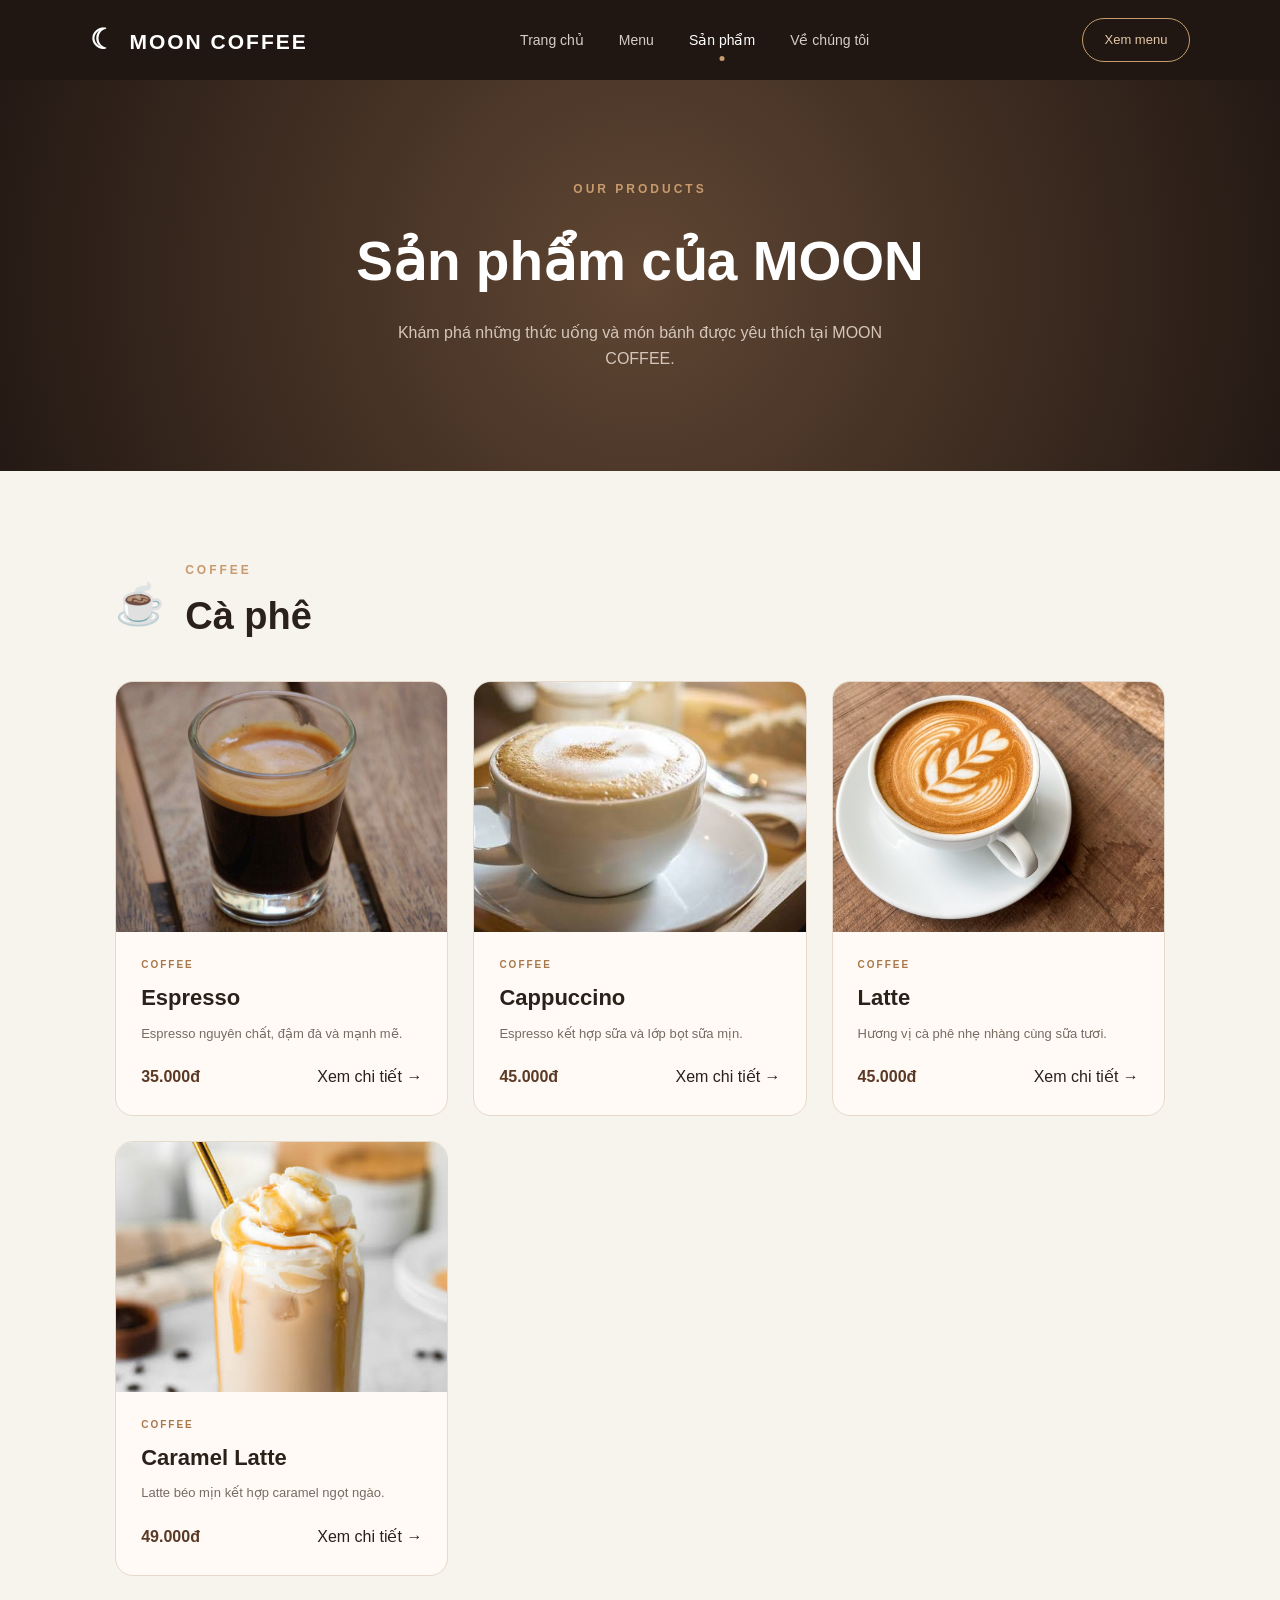
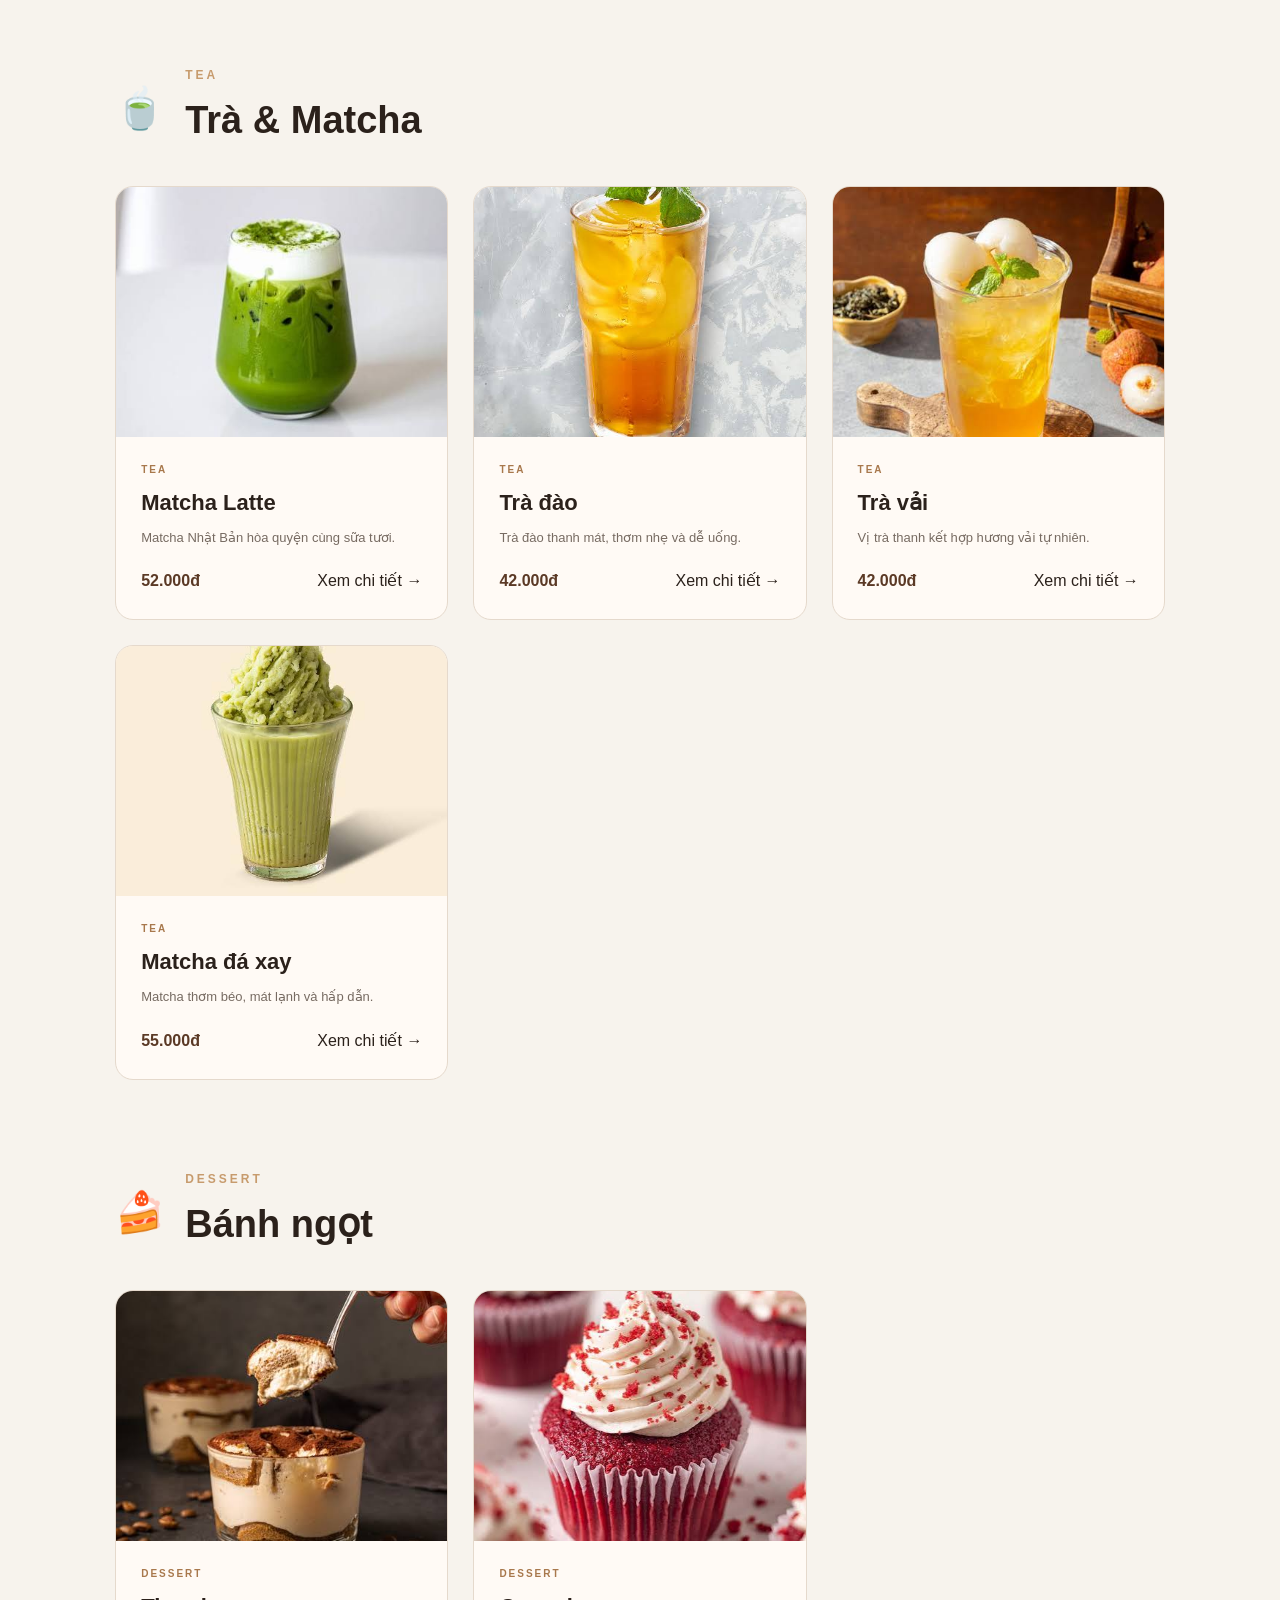
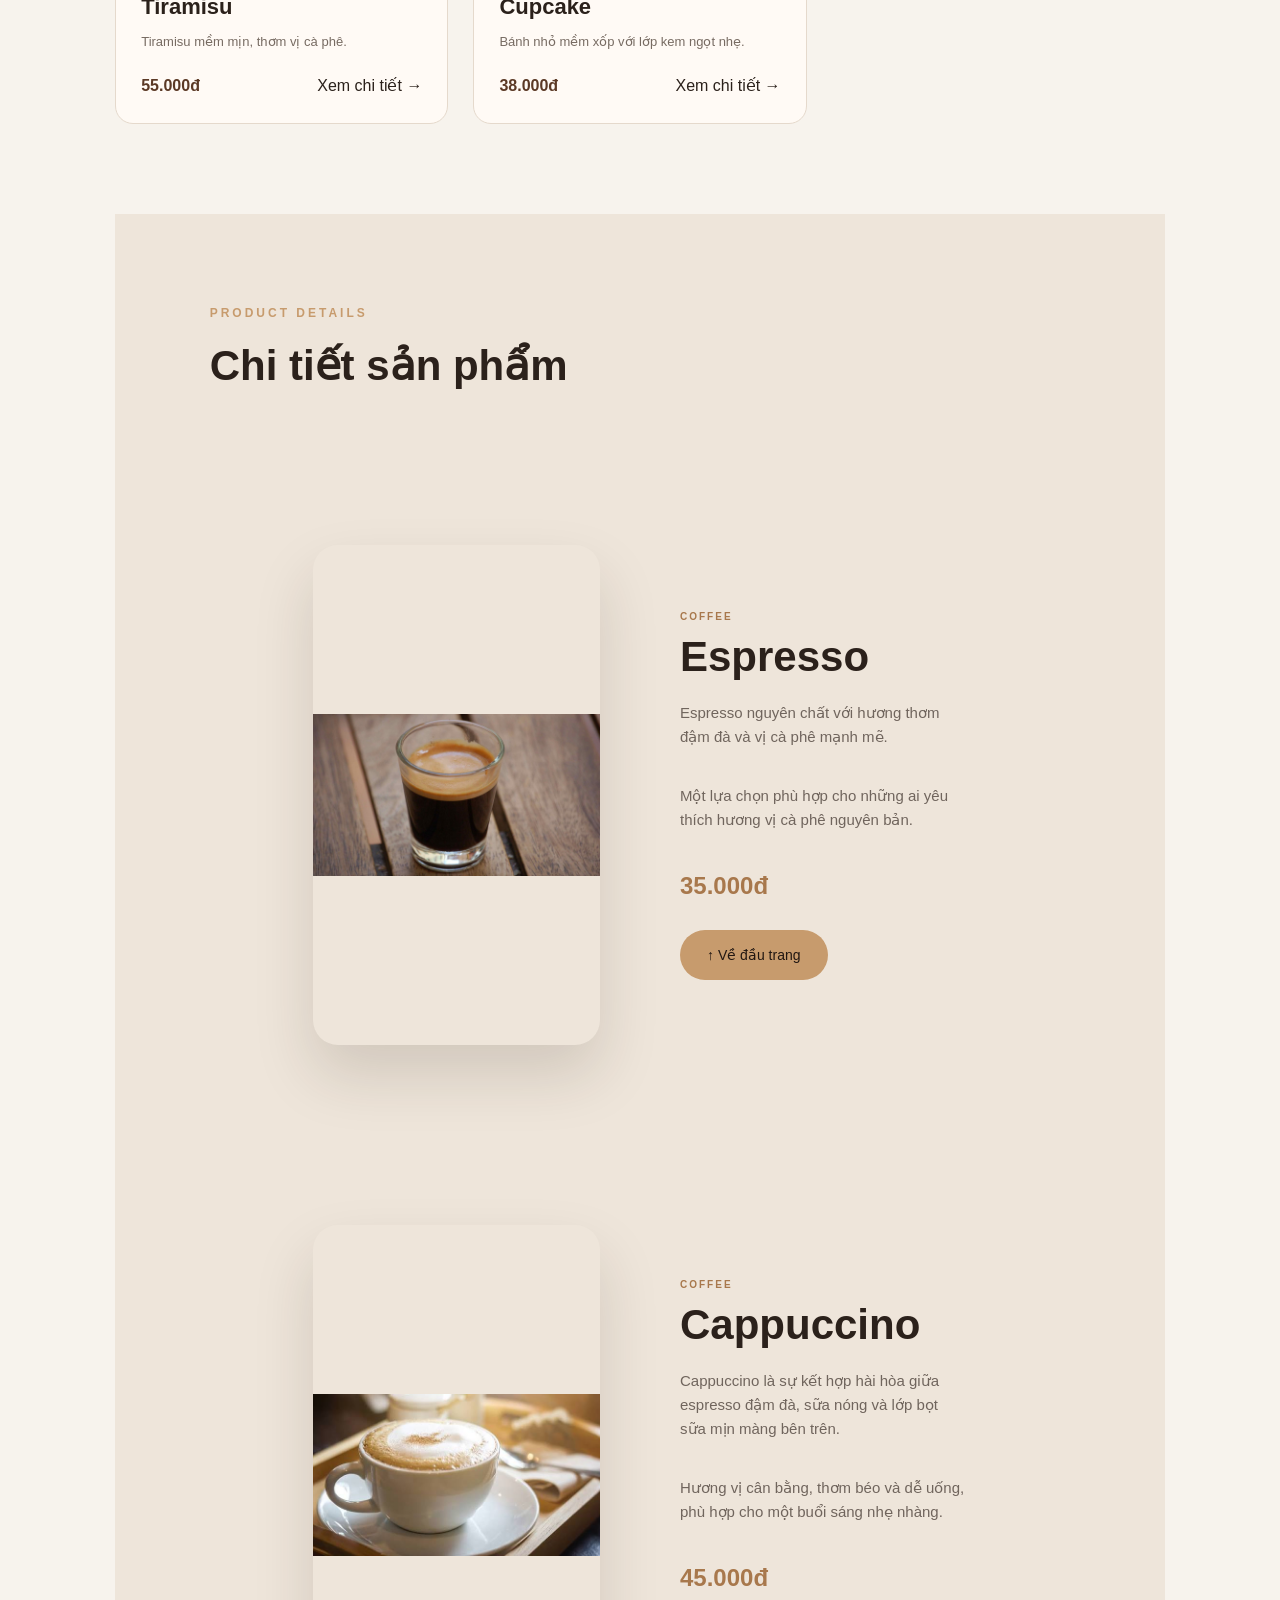
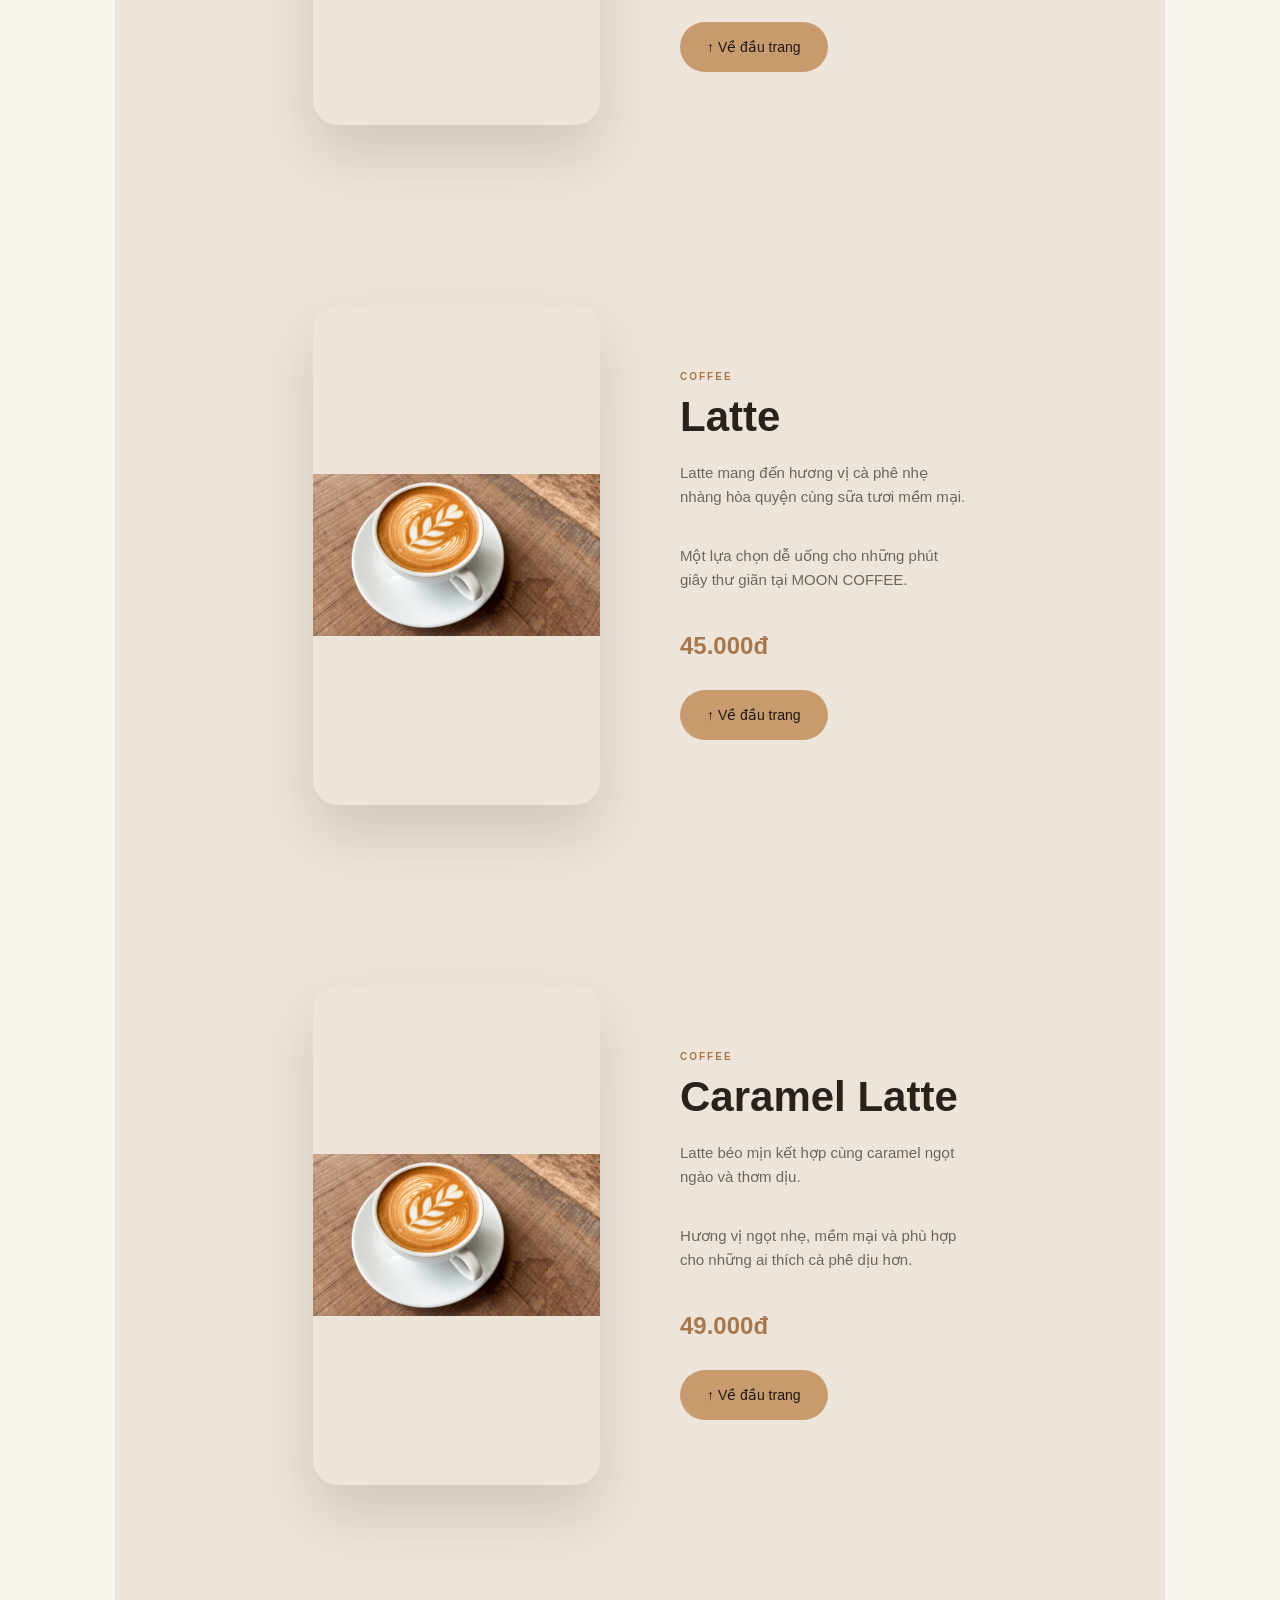
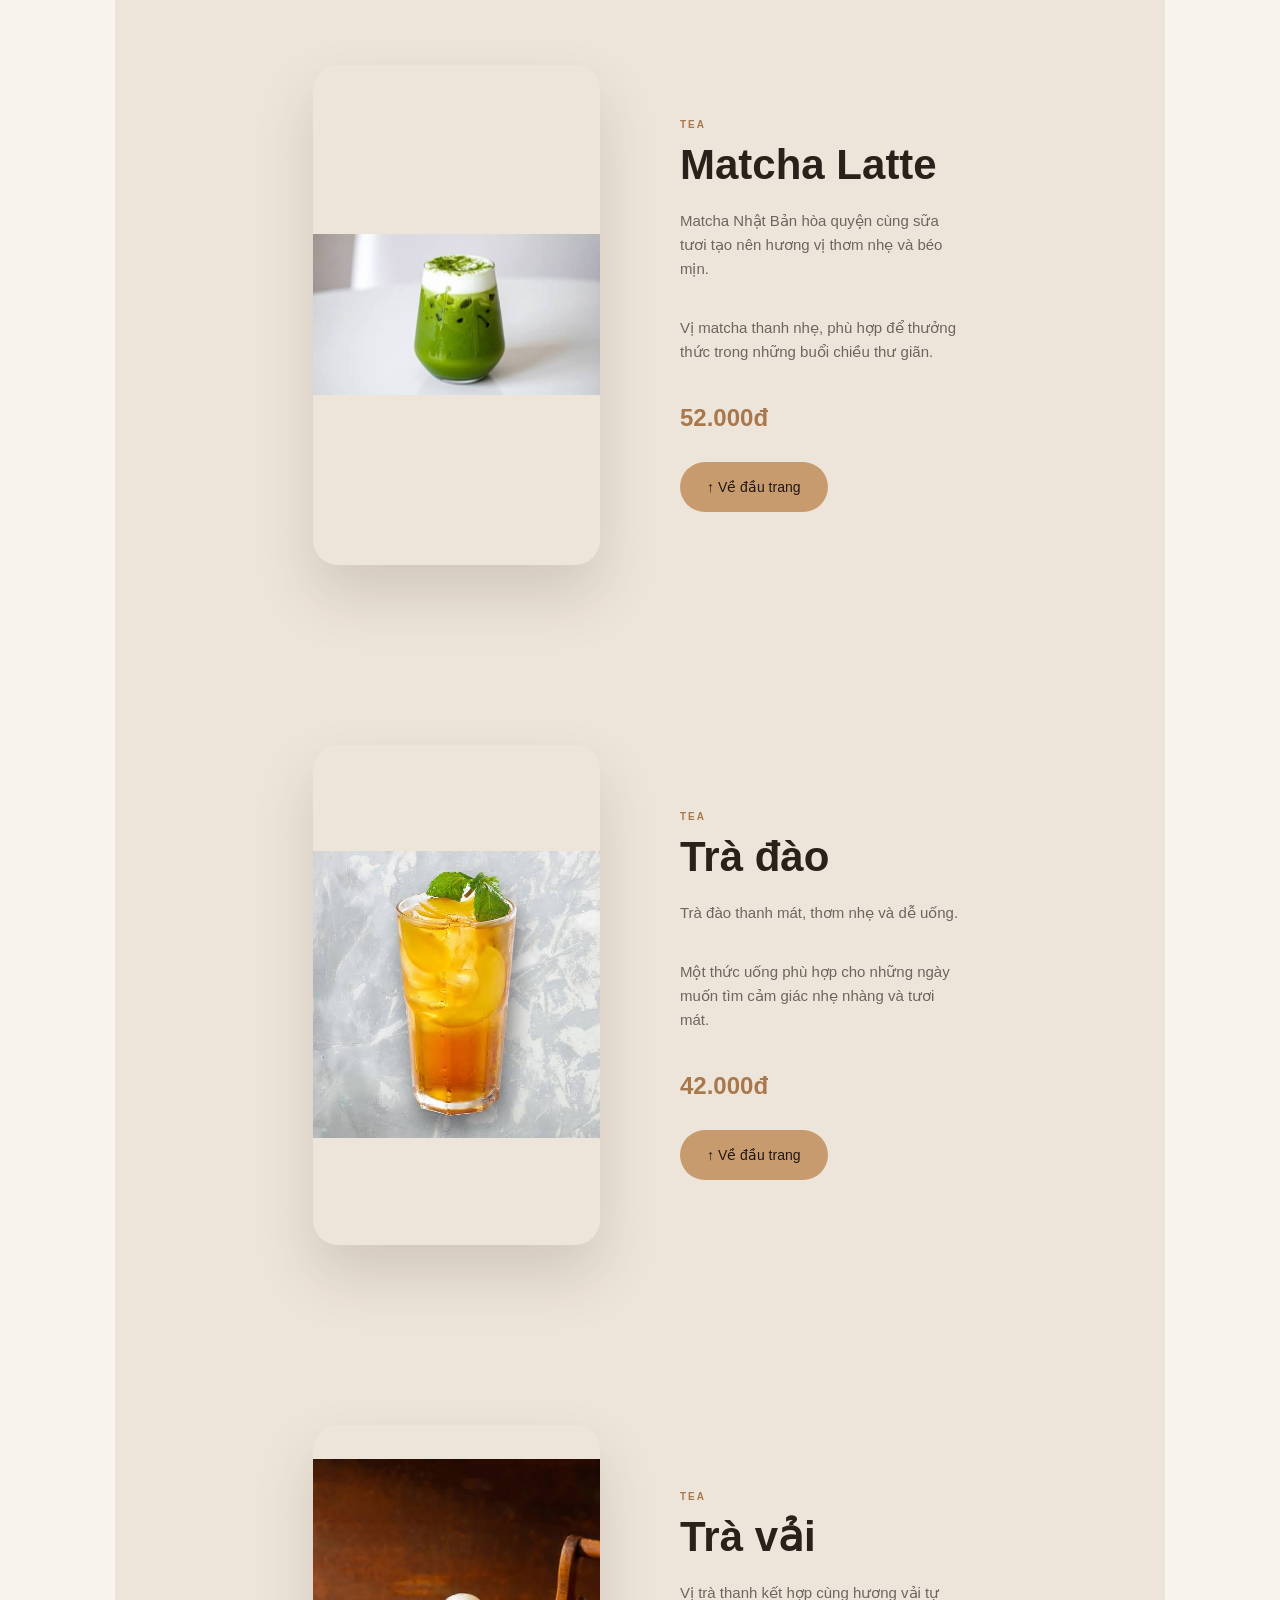
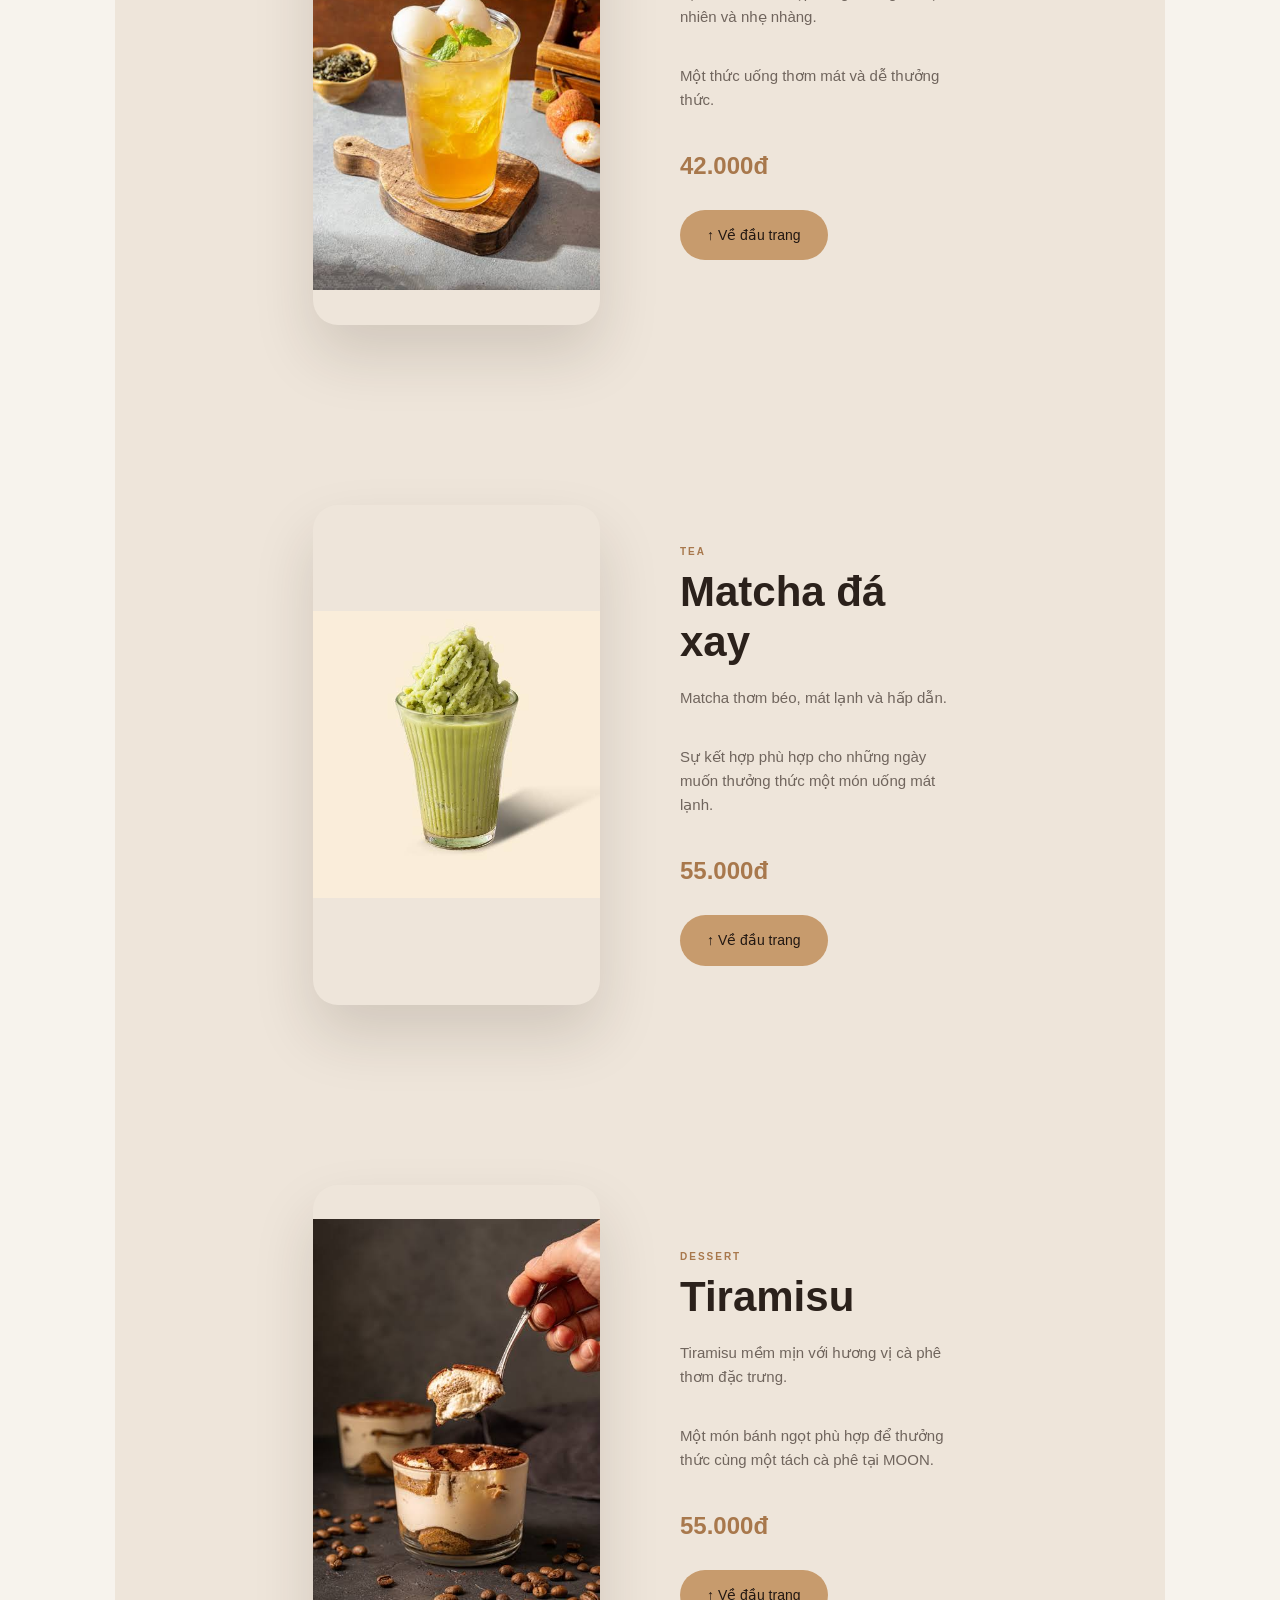
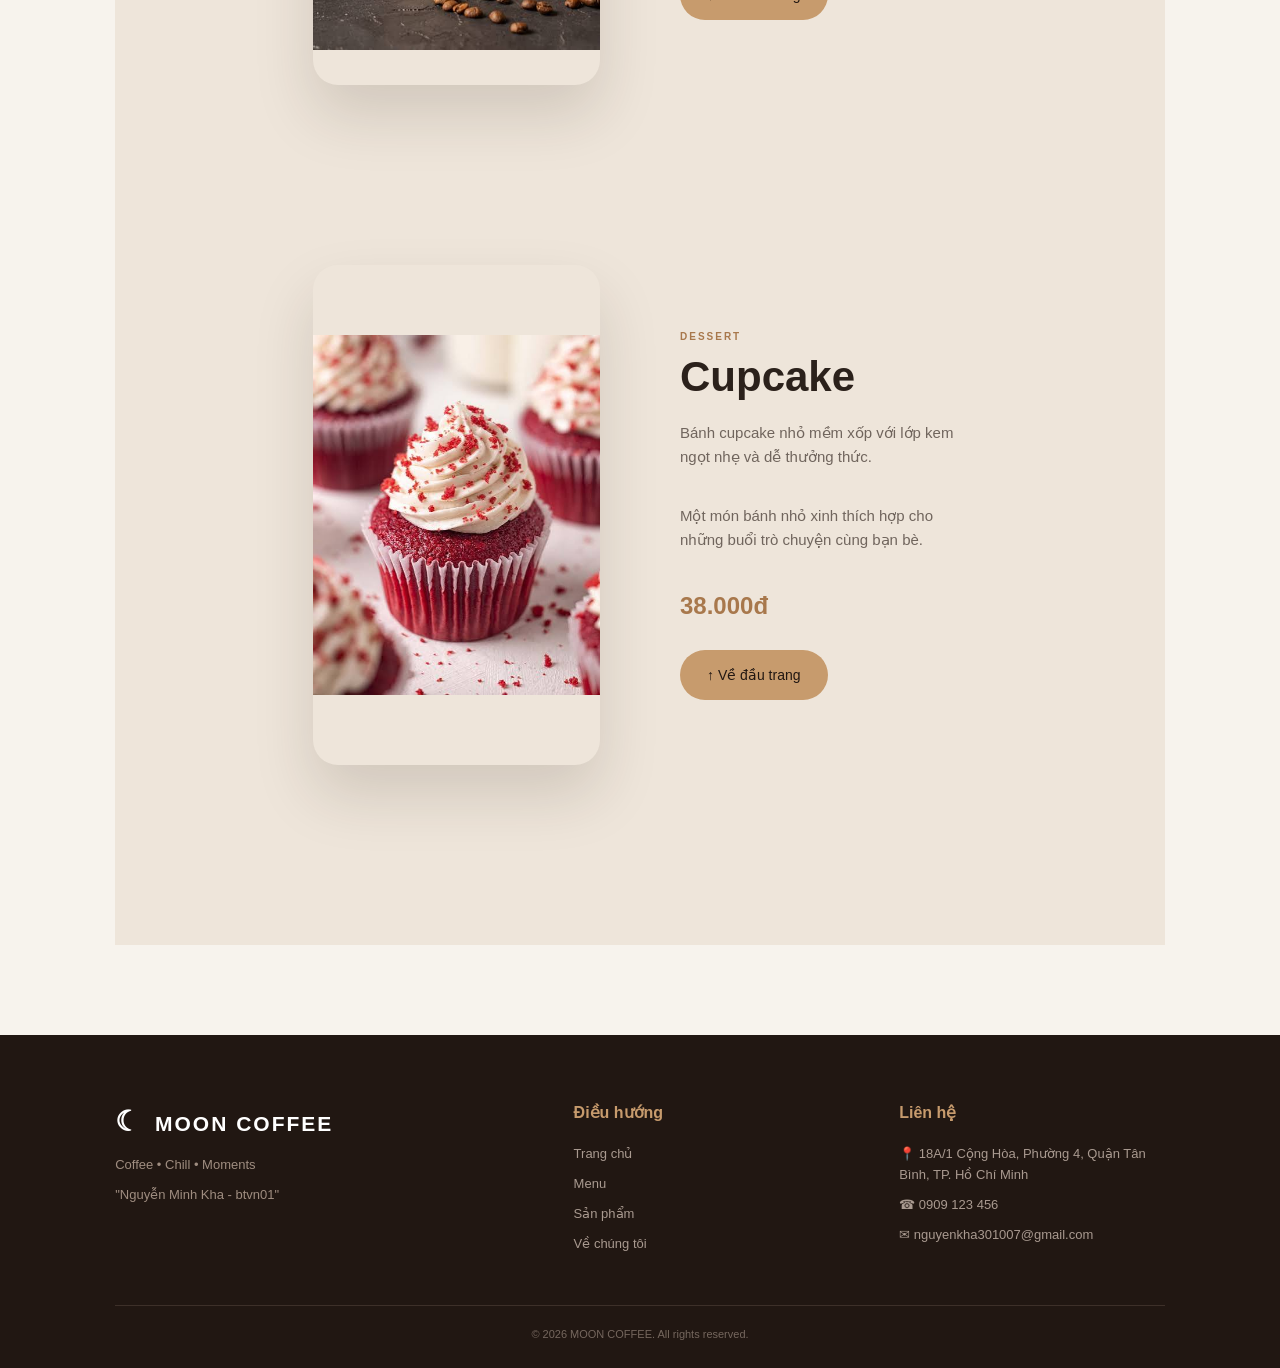
==== commit 990d3d2f: "Update product.html" ====
--- a/product.html
+++ b/product.html
@@ -263,7 +263,7 @@
                     <div class="product-image">
 
                         <img
-                            src="images/latte.jpg"
+                            src="images/Caramel latte.jpg"
                             alt="Caramel Latte"
                         >
 
@@ -1341,4 +1341,4 @@
 
 </body>
 
-</html>+</html>
